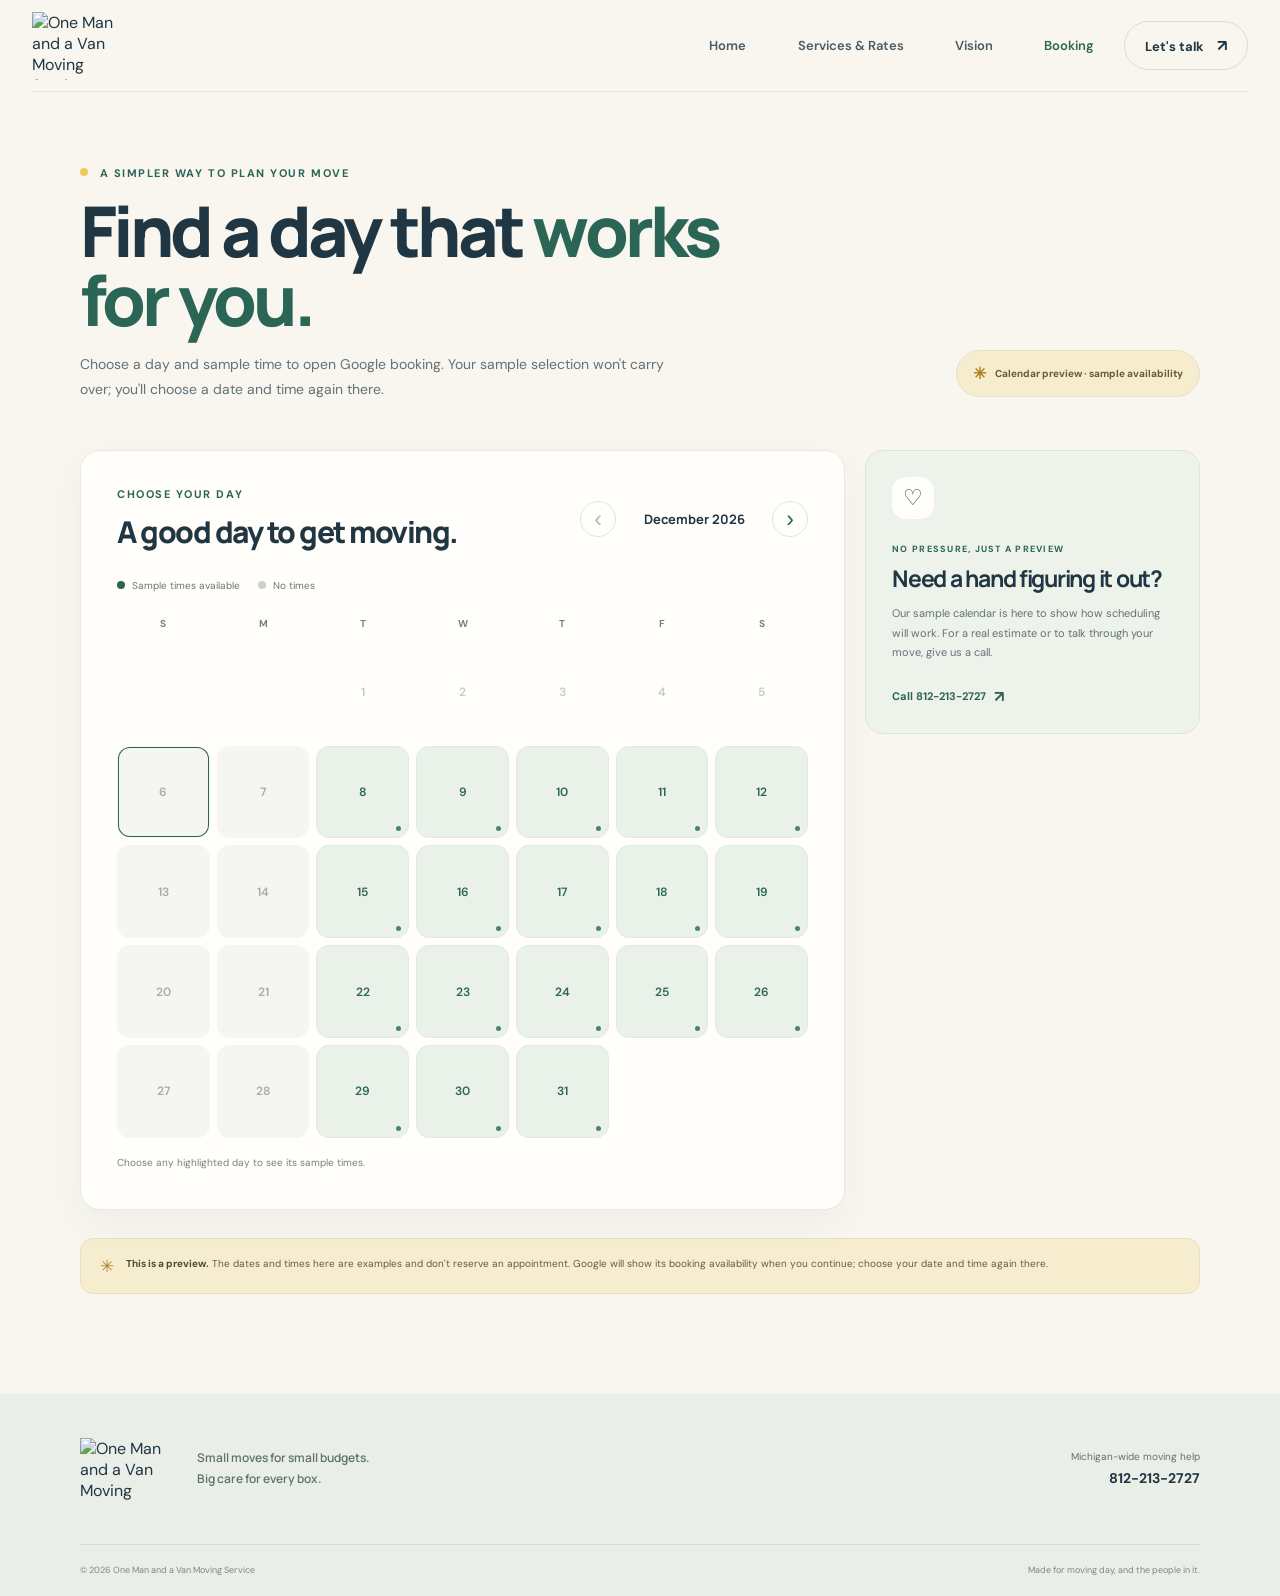
==== booking.html @ e733b52d "Add booking calendar preview Create a responsive sample calendar with date and time selection, a cle" ====
<!doctype html>
<html lang="en">
  <head>
    <meta charset="utf-8">
    <meta name="viewport" content="width=device-width, initial-scale=1">
    <meta name="theme-color" content="#f8f6ef">
    <meta name="description" content="Preview the One Man and a Van booking calendar and explore sample moving appointment times.">
    <title>Booking | One Man and a Van</title>
    <link rel="preconnect" href="https://assets.nicepagecdn.com">
    <link rel="stylesheet" href="styles.css">
    <script src="availability-provider.js" defer></script>
    <script src="booking.js" defer></script>
  </head>
  <body>
    <header class="site-header service-page-header">
      <a class="brand" href="index.html" aria-label="One Man and a Van home">
        <img src="https://assets.nicepagecdn.com/6b7135ac/6633227/images/Screenshot_20260328_005034_KeepNotes-1.png" alt="One Man and a Van Moving Service hand-drawn logo">
      </a>
      <nav class="main-nav" aria-label="Main navigation">
        <a href="index.html">Home</a>
        <a href="services.html">Services &amp; Rates</a>
        <a href="vision.html">Vision</a>
        <a href="booking.html" aria-current="page">Booking</a>
      </nav>
      <a class="header-cta" href="tel:+18122132727">Let's talk <span aria-hidden="true">↗</span></a>
    </header>

    <main>
      <section class="booking-hero page-wrap">
        <div>
          <p class="eyebrow"><span class="eyebrow-dot"></span> A simpler way to plan your move</p>
          <h1>Find a day that <span>works for you.</span></h1>
          <p>Choose a day and sample time to open Google booking. Your sample selection won't carry over; you'll choose a date and time again there.</p>
        </div>
        <div class="booking-preview-badge"><span aria-hidden="true">✳</span> Calendar preview · sample availability</div>
      </section>

      <section class="booking-section page-wrap" aria-labelledby="calendar-title">
        <div class="booking-calendar-card">
          <div class="booking-calendar-heading">
            <div>
              <p class="eyebrow">Choose your day</p>
              <h2 id="calendar-title">A good day to get moving.</h2>
            </div>
            <div class="booking-month-controls" aria-label="Calendar navigation">
              <button class="month-button" id="previous-month" type="button" aria-label="Previous month">‹</button>
              <strong id="calendar-month" aria-live="polite"></strong>
              <button class="month-button" id="next-month" type="button" aria-label="Next month">›</button>
            </div>
          </div>

          <div class="booking-legend" aria-label="Calendar key">
            <span><i class="legend-dot legend-available" aria-hidden="true"></i> Sample times available</span>
            <span><i class="legend-dot legend-unavailable" aria-hidden="true"></i> No times</span>
          </div>

          <div class="booking-calendar" role="group" aria-label="Appointment availability">
            <div class="calendar-weekday"><abbr title="Sunday">S</abbr></div>
            <div class="calendar-weekday"><abbr title="Monday">M</abbr></div>
            <div class="calendar-weekday"><abbr title="Tuesday">T</abbr></div>
            <div class="calendar-weekday"><abbr title="Wednesday">W</abbr></div>
            <div class="calendar-weekday"><abbr title="Thursday">T</abbr></div>
            <div class="calendar-weekday"><abbr title="Friday">F</abbr></div>
            <div class="calendar-weekday"><abbr title="Saturday">S</abbr></div>
            <div class="calendar-days" id="calendar-days" aria-live="polite"></div>
          </div>
          <p class="calendar-status" id="calendar-status" role="status">Loading sample availability…</p>
        </div>

        <aside class="booking-help-card">
          <span class="booking-help-icon" aria-hidden="true">♡</span>
          <p class="eyebrow">No pressure, just a preview</p>
          <h2>Need a hand figuring it out?</h2>
          <p>Our sample calendar is here to show how scheduling will work. For a real estimate or to talk through your move, give us a call.</p>
          <a class="text-link" href="tel:+18122132727">Call 812-213-2727 <span aria-hidden="true">↗</span></a>
        </aside>
      </section>

      <section class="booking-disclaimer page-wrap" aria-label="Booking preview notice">
        <span aria-hidden="true">✳</span>
        <p><strong>This is a preview.</strong> The dates and times here are examples and don't reserve an appointment. Google will show its booking availability when you continue; choose your date and time again there.</p>
      </section>
    </main>

    <dialog class="availability-dialog" id="availability-dialog" aria-labelledby="selected-date">
      <div class="availability-dialog-header">
        <div>
          <p class="eyebrow">Your moving day</p>
          <h2 id="selected-date"></h2>
        </div>
        <button class="dialog-close" id="close-availability" type="button" aria-label="Close available times">×</button>
      </div>
      <p class="availability-intro">Choose a sample time to open Google booking. You'll select your date and time again there.</p>
      <div class="booking-time-list" id="booking-times"></div>
      <p class="booking-selection" id="booking-selection" role="status" aria-live="polite">These sample times won't carry over to Google's booking page.</p>
      <p class="booking-notice">These are demo times. An appointment is only reserved after you complete Google's booking form.</p>
    </dialog>

    <footer class="site-footer">
      <div class="page-wrap footer-main">
        <a class="brand footer-brand" href="index.html" aria-label="One Man and a Van home">
          <img src="https://assets.nicepagecdn.com/6b7135ac/6633227/images/Screenshot_20260328_005034_KeepNotes-1.png" alt="One Man and a Van Moving Service hand-drawn logo">
        </a>
        <p>Small moves for small budgets.<br>Big care for every box.</p>
        <div class="footer-contact"><span>Michigan-wide moving help</span><a href="tel:+18122132727">812-213-2727</a></div>
      </div>
      <div class="page-wrap footer-bottom"><span>© 2026 One Man and a Van Moving Service</span><span>Made for moving day, and the people in it.</span></div>
    </footer>
  </body>
</html>
---- styles.css ----
@import url('https://fonts.googleapis.com/css2?family=DM+Sans:wght@400;500;600;700&family=Manrope:wght@400;500;600;700;800&display=swap');

:root {
  color-scheme: light;
  --ink: #203642;
  --muted: #62727a;
  --cream: #f8f6ef;
  --white: #fffefa;
  --blue-strong: #b6d5e0;
  --green: #2b6555;
  --yellow: #f2c95e;
  --line: #e4e6df;
  --display: "Manrope", "Avenir Next", Avenir, sans-serif;
  --body: "DM Sans", "Avenir Next", Avenir, sans-serif;
}

* { box-sizing: border-box; }

html { scroll-behavior: smooth; }

body {
  margin: 0;
  background: var(--cream);
  color: var(--ink);
  font-family: var(--body);
  -webkit-font-smoothing: antialiased;
}

a { color: inherit; text-decoration: none; }

.page-wrap { width: min(1120px, calc(100% - 64px)); margin-inline: auto; }

.site-header {
  width: min(1240px, calc(100% - 64px));
  min-height: 92px;
  margin: 0 auto;
  display: flex;
  align-items: center;
  justify-content: space-between;
  gap: 30px;
}

.brand { display: flex; width: 90px; height: 68px; align-items: center; flex: 0 0 auto; }
.brand img { display: block; width: 100%; height: 100%; object-fit: contain; }
.main-nav { display: flex; align-items: center; gap: clamp(24px, 4vw, 52px); margin-left: auto; }
.main-nav a { color: #485c66; font-size: 13px; font-weight: 600; transition: color .2s ease; }
.main-nav a:hover, .footer-contact a:hover { color: var(--green); }
.header-cta { padding: 13px 20px; border: 1px solid #d5ddd9; border-radius: 999px; font-size: 13px; font-weight: 700; white-space: nowrap; transition: background .2s ease, color .2s ease; }
.header-cta span { padding-left: 10px; font-size: 16px; }
.header-cta:hover { color: white; background: var(--green); border-color: var(--green); }

.hero { min-height: 600px; display: grid; grid-template-columns: 1fr 1.05fr; align-items: center; gap: 40px; padding-top: 40px; padding-bottom: 70px; }
.hero-copy { position: relative; z-index: 1; padding: 12px 0 18px; }
.eyebrow { margin: 0 0 22px; color: var(--green); font-size: 11px; font-weight: 700; letter-spacing: .14em; text-transform: uppercase; }
.eyebrow-dot { display: inline-block; width: 8px; height: 8px; margin-right: 7px; background: var(--yellow); border-radius: 50%; vertical-align: 1px; }
h1, h2, h3, p { margin-top: 0; }
h1, h2 { font-family: var(--display); letter-spacing: -.055em; }
h1 { margin-bottom: 22px; font-size: clamp(54px, 6.4vw, 82px); font-weight: 800; line-height: .99; }
h1 span, h2 span { color: var(--green); }
.hero-description { max-width: 430px; margin-bottom: 30px; color: var(--muted); font-size: 16px; line-height: 1.75; }
.hero-actions { display: flex; flex-wrap: wrap; align-items: center; gap: 24px; }
.button { min-height: 50px; display: inline-flex; align-items: center; justify-content: center; gap: 19px; padding: 0 21px; border-radius: 999px; font-size: 13px; font-weight: 700; transition: transform .2s ease, background .2s ease; }
.button:hover { transform: translateY(-2px); }
.button-primary { background: var(--green); color: white; box-shadow: 0 7px 16px #2b65551c; }
.button-primary:hover { background: #1e5143; }
.button-secondary { border: 1px solid #d5ddd9; background: transparent; color: var(--green); }
.button-secondary:hover { background: #e9eee8; }
.button span { font-size: 17px; }
.phone-link { display: flex; align-items: center; gap: 10px; }
.phone-icon { width: 34px; height: 34px; display: grid; place-items: center; border: 1px solid #d7dfd9; border-radius: 50%; color: var(--green); font-size: 15px; }
.phone-link small, .phone-link strong { display: block; }
.phone-link small { margin-bottom: 2px; color: var(--muted); font-size: 10px; }
.phone-link strong { font-size: 13px; }
.hero-notes { display: flex; flex-wrap: wrap; gap: 20px; margin-top: 35px; color: var(--muted); font-size: 11px; }
.hero-notes span span { padding-right: 5px; color: var(--green); font-weight: 700; }

.hero-art { min-height: 470px; position: relative; display: grid; place-items: center; }
.sunburst { position: absolute; width: 115px; height: 115px; top: 5%; right: 7%; border: 1px solid #d4ae4f; border-radius: 50%; opacity: .8; }
.sunburst::before, .sunburst::after { content: ""; position: absolute; inset: 13px; border: 1px solid #d4ae4f; border-radius: 50%; }
.sunburst::after { inset: -8px; border-style: dashed; }
.hero-logo { position: relative; z-index: 1; width: 92%; max-width: 590px; height: auto; mix-blend-mode: multiply; }
.floating-note { position: absolute; z-index: 2; right: 0; bottom: -7%; display: flex; align-items: center; gap: 10px; padding: 14px 18px; border: 1px solid #edf0e9; border-radius: 16px; background: var(--white); box-shadow: 0 12px 35px #27435215; color: var(--muted); font-size: 11px; line-height: 1.5; transform: rotate(3deg); }
.floating-note strong { color: var(--ink); font-size: 13px; }
.note-icon { color: #d29d27; font-size: 23px; }
.art-caption { position: absolute; left: 3%; bottom: 5%; color: #506b76; font-family: var(--display); font-size: 13px; font-weight: 700; transform: rotate(-6deg); }

.trust-strip { background: #e9eee8; }
.trust-inner { min-height: 88px; display: flex; align-items: center; justify-content: center; gap: 30px; }
.trust-inner p { margin: 0; color: #465e59; font-size: 13px; }
.trust-inner p:first-child { font-family: var(--display); font-size: 18px; font-weight: 700; letter-spacing: -.03em; }
.trust-inner em { color: var(--green); font-style: normal; }
.trust-divider { width: 1px; height: 28px; background: #c9d5cb; }

.services-section { padding-top: 112px; padding-bottom: 120px; }
.section-heading { display: flex; align-items: end; justify-content: space-between; gap: 40px; margin-bottom: 42px; }
.section-heading .eyebrow { margin-bottom: 14px; }
.section-heading h2, .why-copy h2, .approach-card h2, .closing-section h2 { margin-bottom: 0; font-size: clamp(37px, 4.5vw, 54px); font-weight: 800; line-height: 1.06; }
.section-heading > p { max-width: 320px; margin-bottom: 7px; color: var(--muted); font-size: 14px; line-height: 1.7; }
.service-grid { display: grid; grid-template-columns: repeat(3, 1fr); gap: 16px; }
.service-card { min-height: 330px; position: relative; display: flex; flex-direction: column; align-items: flex-start; padding: 27px 28px 25px; border-radius: 18px; overflow: hidden; }
.card-blue { background: #e6f0f3; }
.card-yellow { background: #f6edce; }
.card-green { background: #e4eee6; }
.card-number { position: absolute; top: 28px; right: 27px; color: #647d83; font-size: 10px; font-weight: 700; letter-spacing: .12em; }
.service-icon { height: 66px; width: 66px; display: grid; place-items: center; margin: 3px 0 23px; border-radius: 20px; background: #fffefa9e; color: var(--green); }
.icon-boxes { position: relative; display: block; }
.icon-boxes span { position: absolute; width: 25px; height: 25px; border: 2px solid #548276; border-radius: 4px; transform: rotate(45deg); }
.icon-boxes span:first-child { top: 14px; left: 13px; }
.icon-boxes span:last-child { top: 26px; left: 29px; background: #e6f0f3; }
.icon-spark { font-size: 34px; }
.icon-tag { border: 2px solid #548276; border-radius: 18px 18px 18px 5px; transform: rotate(-8deg) scale(.8); font-size: 24px; font-weight: 700; }
.icon-tag span { transform: rotate(8deg); }
.service-card h3 { max-width: 260px; margin-bottom: 10px; font-family: var(--display); font-size: 20px; font-weight: 800; letter-spacing: -.04em; line-height: 1.25; }
.service-card p { margin-bottom: 22px; color: #586d72; font-size: 12px; line-height: 1.7; }
.text-link { display: inline-flex; align-items: center; gap: 8px; margin-top: auto; color: var(--green); font-size: 11px; font-weight: 700; }
.text-link span { font-size: 16px; transition: transform .2s ease; }
.text-link:hover span { transform: translateX(4px); }

.why-section { padding: 100px 0; background: #edf2eb; }
.why-layout { display: grid; grid-template-columns: .9fr 1.1fr; align-items: center; gap: 12%; }
.why-stamp { width: min(330px, 100%); aspect-ratio: 1; position: relative; display: flex; flex-direction: column; align-items: center; justify-content: center; justify-self: center; border: 1px solid #bdcfc5; border-radius: 50%; color: var(--green); text-align: center; transform: rotate(-8deg); }
.why-stamp::before { content: ""; position: absolute; inset: 13px; border: 1px dashed #bdcfc5; border-radius: 50%; }
.stamp-top, .stamp-bottom { font-size: 9px; font-weight: 700; letter-spacing: .17em; }
.stamp-main { margin: 12px 0; font-family: var(--display); font-size: 52px; font-weight: 800; letter-spacing: -.07em; line-height: .9; }
.stamp-star { position: absolute; right: 14%; bottom: 19%; color: #d4a833; font-size: 38px; }
.why-copy .eyebrow { margin-bottom: 14px; }
.why-copy h2 { margin-bottom: 18px; }
.why-copy > p:not(.eyebrow) { max-width: 490px; margin-bottom: 25px; color: var(--muted); font-size: 13px; line-height: 1.8; }
.promise-list { margin: 0; padding: 0; list-style: none; }
.promise-list li { display: flex; gap: 16px; padding: 15px 0; border-top: 1px solid #d6e0d8; }
.promise-list li > span { padding-top: 2px; color: var(--green); font-size: 10px; font-weight: 700; }
.promise-list strong, .promise-list small { display: block; }
.promise-list strong { margin-bottom: 4px; font-family: var(--display); font-size: 13px; }
.promise-list small { color: var(--muted); font-size: 11px; }

.approach-section { padding-top: 94px; padding-bottom: 94px; }
.approach-card { min-height: 260px; display: grid; grid-template-columns: auto 1fr 1fr auto; align-items: center; gap: 30px; padding: 44px 48px; border-radius: 22px; background: var(--green); color: white; }
.approach-mark { width: 64px; height: 64px; display: grid; place-items: center; border: 1px solid #ffffff5c; border-radius: 50%; color: var(--yellow); font-size: 31px; }
.approach-card .eyebrow { margin-bottom: 12px; color: #cee3d7; }
.approach-card h2 { font-size: 34px; }
.approach-card > p { max-width: 300px; margin: 0; color: #d6e5dc; font-size: 12px; line-height: 1.8; }
.button-light { background: #fffefa; color: var(--green); white-space: nowrap; }
.button-light:hover { background: #f6edce; }

.closing-section { padding: 48px 0 110px; text-align: center; }
.closing-section .eyebrow { margin-bottom: 15px; }
.closing-section h2 { font-size: clamp(43px, 5vw, 60px); }
.closing-section > p:not(.eyebrow) { margin: 16px 0 24px; color: var(--muted); font-size: 13px; }
.closing-actions { display: flex; align-items: center; justify-content: center; gap: 18px; }
.preview-note { color: #7a898c; font-size: 10px; }

.site-footer { background: #e9eee8; }
.footer-main { min-height: 150px; display: flex; align-items: center; justify-content: space-between; gap: 35px; }
.footer-brand { width: 82px; height: 62px; }
.footer-main > p { margin: 0 auto 0 0; color: #60716f; font-family: var(--display); font-size: 12px; font-weight: 600; line-height: 1.7; }
.footer-contact { display: flex; flex-direction: column; gap: 6px; align-items: flex-end; color: #60716f; font-size: 10px; }
.footer-contact a { color: var(--ink); font-size: 14px; font-weight: 700; }
.footer-bottom { min-height: 52px; display: flex; align-items: center; justify-content: space-between; gap: 20px; border-top: 1px solid #d6ded7; color: #7b8985; font-size: 9px; }

.service-page-header { border-bottom: 1px solid #e8e8df; }
.main-nav a[aria-current="page"] { color: var(--green); }
.services-hero { min-height: 420px; display: grid; grid-template-columns: 1fr 340px; align-items: center; gap: 70px; padding-top: 72px; padding-bottom: 75px; }
.services-hero .eyebrow { margin-bottom: 17px; }
.services-hero h1 { max-width: 720px; margin-bottom: 20px; font-size: clamp(48px, 6vw, 72px); }
.services-hero-copy > p:not(.eyebrow) { max-width: 600px; margin-bottom: 26px; color: var(--muted); font-size: 14px; line-height: 1.8; }
.services-hero-actions { display: flex; flex-wrap: wrap; align-items: center; gap: 20px; }
.service-note { min-height: 255px; position: relative; display: flex; flex-direction: column; justify-content: center; padding: 34px; overflow: hidden; border-radius: 22px; background: #e6f0f3; }
.service-note::after { content: "✳"; position: absolute; top: -25px; right: -9px; color: #c8dfe4; font-size: 142px; line-height: 1; }
.service-note > * { position: relative; z-index: 1; }
.service-note .note-kicker { margin-bottom: 17px; color: var(--green); font-size: 9px; font-weight: 700; letter-spacing: .16em; text-transform: uppercase; }
.service-note strong { margin-bottom: 9px; font-family: var(--display); font-size: 54px; letter-spacing: -.07em; line-height: .95; }
.service-note > span:last-child { color: #5b7275; font-size: 12px; }
.service-stats { background: #e9eee8; }
.service-stats-inner { min-height: 88px; display: grid; grid-template-columns: repeat(3, 1fr); align-items: center; }
.service-stats-inner > div { display: flex; align-items: baseline; justify-content: center; gap: 10px; padding: 10px 20px; }
.service-stats-inner > div + div { border-left: 1px solid #c9d5cb; }
.service-stats strong { color: var(--green); font-family: var(--display); font-size: 24px; letter-spacing: -.06em; }
.service-stats span { color: #536b66; font-size: 11px; }
.rates-section { padding-top: 105px; padding-bottom: 105px; }
.rates-section .section-heading { align-items: end; }
.rates-grid { display: grid; grid-template-columns: repeat(2, 1fr); gap: 18px; }
.rate-card { min-height: 270px; display: flex; flex-direction: column; align-items: flex-start; padding: 30px 32px; border-radius: 18px; }
.rate-card .rate-label { margin-bottom: 20px; color: var(--green); font-size: 10px; font-weight: 700; letter-spacing: .12em; text-transform: uppercase; }
.rate-price { display: flex; align-items: baseline; gap: 8px; margin-bottom: 12px; }
.rate-price strong { font-family: var(--display); font-size: 52px; font-weight: 800; letter-spacing: -.08em; line-height: 1; }
.rate-price span { color: #617378; font-size: 12px; }
.rate-card h3 { margin-bottom: 10px; font-family: var(--display); font-size: 19px; letter-spacing: -.04em; }
.rate-card p { max-width: 460px; margin: 0; color: #586d72; font-size: 12px; line-height: 1.75; }
.rates-note { display: flex; gap: 12px; align-items: flex-start; margin: 22px 0 0; padding: 16px 19px; border: 1px solid #e2e5dc; border-radius: 12px; color: var(--muted); font-size: 11px; line-height: 1.65; }
.rates-note strong { color: var(--green); white-space: nowrap; }
.details-section { padding: 100px 0; background: #edf2eb; }
.details-section .section-heading { margin-bottom: 34px; }
.details-grid { display: grid; grid-template-columns: repeat(3, 1fr); gap: 14px; }
.detail-card { min-height: 230px; padding: 24px 24px 22px; border: 1px solid #dce5dc; border-radius: 16px; background: #f9faf5; }
.detail-icon { width: 42px; height: 42px; display: grid; place-items: center; margin-bottom: 22px; border-radius: 14px; background: #e6f0e8; color: var(--green); font-size: 20px; }
.detail-card:nth-child(3n + 2) .detail-icon { background: #f6edce; color: #8d6a11; }
.detail-card:nth-child(3n + 3) .detail-icon { background: #e6f0f3; }
.detail-card h3 { margin-bottom: 9px; font-family: var(--display); font-size: 16px; font-weight: 800; letter-spacing: -.035em; }
.detail-card p { margin: 0; color: var(--muted); font-size: 11px; line-height: 1.75; }
.included-section { padding-top: 100px; padding-bottom: 100px; }
.included-layout { display: grid; grid-template-columns: .8fr 1.2fr; gap: 85px; align-items: start; }
.included-copy .eyebrow { margin-bottom: 14px; }
.included-copy h2 { margin-bottom: 16px; font-size: clamp(36px, 4vw, 48px); line-height: 1.05; }
.included-copy > p:last-child { max-width: 390px; margin: 0; color: var(--muted); font-size: 12px; line-height: 1.8; }
.included-list { display: grid; grid-template-columns: 1fr 1fr; gap: 0 25px; margin: 0; padding: 0; list-style: none; }
.included-list li { position: relative; padding: 15px 0 15px 25px; border-bottom: 1px solid var(--line); color: #435a61; font-size: 11px; line-height: 1.6; }
.included-list li::before { content: "✓"; position: absolute; top: 14px; left: 0; color: var(--green); font-weight: 700; }
.faq-section { padding-top: 100px; padding-bottom: 110px; background: #f1eee4; }
.faq-section .section-heading { margin-bottom: 30px; }
.faq-list { max-width: 850px; margin: 0 auto; border-top: 1px solid #d9ddd5; }
.faq-list details { border-bottom: 1px solid #d9ddd5; }
.faq-list summary { position: relative; padding: 20px 38px 20px 2px; cursor: pointer; font-family: var(--display); font-size: 14px; font-weight: 700; list-style: none; }
.faq-list summary::-webkit-details-marker { display: none; }
.faq-list summary::after { content: "+"; position: absolute; top: 17px; right: 5px; color: var(--green); font-family: var(--body); font-size: 22px; font-weight: 400; }
.faq-list details[open] summary::after { content: "−"; }
.faq-answer { max-width: 740px; padding: 0 40px 20px 2px; color: var(--muted); font-size: 12px; line-height: 1.8; }
.faq-answer p { margin: 0 0 10px; }
.faq-answer ul { margin: 0; padding-left: 19px; }
.faq-answer li + li { margin-top: 5px; }
.service-closing { padding-top: 85px; padding-bottom: 95px; }
.service-closing .eyebrow { margin-bottom: 15px; }
.service-closing h2 { font-size: clamp(40px, 5vw, 56px); }
.service-closing > p a { color: var(--green); font-weight: 700; text-decoration: underline; text-underline-offset: 3px; }

.booking-hero { display: flex; align-items: end; justify-content: space-between; gap: 32px; padding-top: 74px; padding-bottom: 48px; }
.booking-hero > div:first-child { max-width: 700px; }
.booking-hero .eyebrow { margin-bottom: 16px; }
.booking-hero h1 { max-width: 690px; margin-bottom: 17px; font-size: clamp(48px, 6vw, 70px); }
.booking-hero > div:first-child > p:last-child { max-width: 590px; margin: 0; color: var(--muted); font-size: 14px; line-height: 1.8; }
.booking-preview-badge { flex: 0 0 auto; display: inline-flex; align-items: center; gap: 9px; margin-bottom: 5px; padding: 12px 16px; border: 1px solid #e8dfc7; border-radius: 999px; background: #f6edce; color: #675a36; font-size: 10px; font-weight: 700; }
.booking-preview-badge span { color: #ac8123; font-size: 16px; }
.booking-section { display: grid; grid-template-columns: minmax(0, 1.6fr) minmax(235px, .7fr); align-items: start; gap: 20px; padding-bottom: 28px; }
.booking-calendar-card { min-width: 0; padding: clamp(22px, 4vw, 36px); border: 1px solid #e9e9e1; border-radius: 20px; background: var(--white); box-shadow: 0 14px 36px #2743520b; }
.booking-calendar-heading { display: flex; align-items: center; justify-content: space-between; gap: 20px; margin-bottom: 27px; }
.booking-calendar-heading .eyebrow { margin-bottom: 10px; }
.booking-calendar-heading h2 { margin: 0; font-size: clamp(22px, 3vw, 30px); font-weight: 800; letter-spacing: -.05em; }
.booking-month-controls { display: flex; flex: 0 0 auto; align-items: center; gap: 12px; }
.booking-month-controls strong { min-width: 132px; font-family: var(--display); font-size: 13px; text-align: center; }
.month-button, .dialog-close { display: grid; place-items: center; border: 1px solid #e0e5df; border-radius: 50%; background: #fffefa; color: var(--green); cursor: pointer; transition: background .2s ease, border-color .2s ease; }
.month-button { width: 36px; height: 36px; font-size: 23px; line-height: 1; }
.month-button:hover:not(:disabled), .dialog-close:hover { border-color: var(--green); background: #e9eee8; }
.month-button:disabled { color: #aeb8b2; cursor: not-allowed; }
.booking-legend { display: flex; flex-wrap: wrap; gap: 18px; margin-bottom: 17px; color: #68777a; font-size: 10px; }
.booking-legend span { display: inline-flex; align-items: center; gap: 7px; }
.legend-dot { width: 8px; height: 8px; display: inline-block; border-radius: 50%; }
.legend-available { background: var(--green); }
.legend-unavailable { background: #cbd1ca; }
.booking-calendar { display: grid; grid-template-columns: repeat(7, minmax(0, 1fr)); gap: 7px; }
.calendar-weekday { display: grid; min-height: 30px; place-items: center; color: #73817f; font-size: 10px; font-weight: 700; }
.calendar-weekday abbr { text-decoration: none; }
.calendar-days { grid-column: 1 / -1; display: grid; grid-template-columns: repeat(7, minmax(0, 1fr)); gap: 7px; }
.calendar-empty, .calendar-day { width: 100%; aspect-ratio: 1; }
.calendar-day { position: relative; display: grid; place-items: center; padding: 0; border: 1px solid transparent; border-radius: 13px; background: #f4f5f0; color: #71807e; font: 600 12px var(--body); }
.calendar-day.is-past { background: transparent; color: #c6cbc5; }
.calendar-day.is-unavailable { background: #f5f5f1; color: #a4aeaa; }
.calendar-day.has-availability { border-color: #e0eae1; background: #eaf1e9; color: var(--green); cursor: pointer; }
.calendar-day.has-availability::after { position: absolute; right: 7px; bottom: 6px; width: 5px; height: 5px; border-radius: 50%; background: #4a866d; content: ""; }
.calendar-day.is-today { box-shadow: inset 0 0 0 1px var(--green); }
.calendar-day.is-selected { border-color: var(--green); background: var(--green); color: white; }
.calendar-day.is-selected::after { background: white; }
.calendar-day:disabled { cursor: not-allowed; }
.calendar-day.has-availability:hover { border-color: var(--green); background: #dce9dc; }
.calendar-day:focus-visible, .month-button:focus-visible, .dialog-close:focus-visible, .booking-time:focus-visible { outline: 3px solid #d5ab45; outline-offset: 2px; }
.calendar-status { min-height: 17px; margin: 18px 0 0; color: #73817f; font-size: 10px; }
.booking-help-card { padding: 26px; border: 1px solid #dce5dc; border-radius: 18px; background: #edf2eb; }
.booking-help-icon { width: 42px; height: 42px; display: grid; place-items: center; margin-bottom: 24px; border-radius: 14px; background: #fffefa; color: var(--green); font-size: 22px; }
.booking-help-card .eyebrow { margin-bottom: 10px; font-size: 9px; }
.booking-help-card h2 { margin-bottom: 13px; font-size: 23px; line-height: 1.15; }
.booking-help-card > p:not(.eyebrow) { margin-bottom: 22px; color: var(--muted); font-size: 11px; line-height: 1.75; }
.booking-help-card .text-link { font-size: 11px; }
.booking-disclaimer { display: flex; align-items: flex-start; gap: 12px; margin-bottom: 100px; padding: 16px 19px; border: 1px solid #e8dfc7; border-radius: 13px; background: #f6edce; color: #665c42; }
.booking-disclaimer > span { color: #ad842b; font-size: 17px; }
.booking-disclaimer p { margin: 0; font-size: 10px; line-height: 1.7; }
.booking-disclaimer strong { color: #4e482f; }
.availability-dialog { position: fixed; inset: 0 0 0 auto; width: min(440px, 100%); height: 100%; max-height: none; margin: 0 0 0 auto; padding: 34px; overflow-y: auto; border: 0; border-radius: 22px 0 0 22px; background: var(--white); color: var(--ink); box-shadow: -16px 0 48px #20364220; }
.availability-dialog::backdrop { background: #20364273; }
.availability-dialog[open] { animation: booking-drawer-in .24s ease-out; }
@keyframes booking-drawer-in { from { transform: translateX(24px); opacity: .8; } to { transform: translateX(0); opacity: 1; } }
.availability-dialog-header { display: flex; align-items: flex-start; justify-content: space-between; gap: 20px; padding-bottom: 24px; border-bottom: 1px solid var(--line); }
.availability-dialog-header .eyebrow { margin: 0 0 10px; }
.availability-dialog-header h2 { margin: 0; font-size: 28px; letter-spacing: -.05em; }
.dialog-close { flex: 0 0 auto; width: 38px; height: 38px; font-size: 23px; }
.availability-intro { margin: 22px 0 14px; color: var(--muted); font-size: 12px; }
.booking-time-list { display: grid; grid-template-columns: 1fr 1fr; gap: 10px; }
.booking-time { min-height: 48px; display: grid; place-items: center; border: 1px solid #dce5dc; border-radius: 12px; background: #f5f7f2; color: var(--green); cursor: pointer; font: 700 12px var(--body); text-align: center; transition: background .2s ease, border-color .2s ease, color .2s ease; }
.booking-time:hover { border-color: var(--green); }
.booking-time.is-selected { border-color: var(--green); background: var(--green); color: white; }
.booking-selection { min-height: 42px; margin: 20px 0 10px; color: var(--green); font-size: 12px; font-weight: 700; line-height: 1.6; }
.booking-notice { margin: 0; padding: 14px; border-radius: 11px; background: #f6edce; color: #685c3e; font-size: 10px; line-height: 1.65; }

@media (max-width: 850px) {
  .page-wrap, .site-header { width: min(100% - 40px, 680px); }
  .site-header { min-height: 80px; gap: 16px; }
  .brand { width: 72px; height: 56px; }
  .main-nav { gap: 18px; }
  .main-nav a { font-size: 11px; }
  .header-cta { padding: 11px 15px; font-size: 11px; }
  .hero { min-height: 540px; gap: 15px; padding-top: 30px; }
  .hero-description { font-size: 14px; }
  .hero-art { min-height: 390px; }
  .floating-note { right: 0; bottom: -3%; }
  .service-card { padding: 23px 20px; }
  .approach-card { grid-template-columns: auto 1fr 1fr; padding: 35px; }
  .approach-card .button { grid-column: 2 / 4; justify-self: start; }
  .services-hero { grid-template-columns: 1fr 270px; gap: 30px; }
  .service-note { min-height: 225px; padding: 25px; }
  .service-stats-inner > div { gap: 7px; padding-inline: 8px; }
  .service-stats strong { font-size: 21px; }
  .service-stats span { font-size: 10px; }
  .included-layout { gap: 45px; }
  .booking-section { grid-template-columns: minmax(0, 1.4fr) minmax(200px, .75fr); gap: 14px; }
  .booking-help-card { padding: 22px; }
}

@media (max-width: 620px) {
  .page-wrap, .site-header { width: calc(100% - 36px); }
  .site-header { min-height: 74px; gap: 9px; }
  .brand { width: 58px; height: 48px; }
  .main-nav { gap: 12px; }
  .main-nav a { font-size: 10px; }
  .header-cta { padding: 10px 12px; font-size: 10px; }
  .header-cta span { padding-left: 5px; }
  .hero { display: flex; flex-direction: column; align-items: stretch; gap: 0; padding-top: 45px; padding-bottom: 40px; }
  .hero-copy { padding: 0; }
  .eyebrow { font-size: 9px; }
  h1 { font-size: clamp(54px, 15vw, 75px); }
  .hero-description { max-width: 460px; font-size: 14px; }
  .hero-actions { gap: 17px; }
  .button { min-height: 46px; padding-inline: 17px; font-size: 11px; }
  .phone-link { gap: 7px; }
  .phone-icon { width: 30px; height: 30px; }
  .hero-notes { gap: 12px; margin-top: 24px; font-size: 9px; }
  .hero-art { min-height: 320px; margin: 8px -12px 0; }
  .hero-logo { width: 84%; transform: translateY(-35px); }
  .sunburst { width: 78px; height: 78px; top: 1%; right: 7%; }
  .floating-note { right: 0; bottom: -5%; padding: 10px 13px; font-size: 9px; }
  .floating-note strong { font-size: 11px; }
  .art-caption { bottom: 2%; font-size: 10px; }
  .trust-inner { min-height: 78px; gap: 12px; }
  .trust-inner p { font-size: 10px; }
  .trust-inner p:first-child { max-width: 155px; font-size: 14px; }
  .trust-divider { height: 25px; }
  .services-section { padding-top: 75px; padding-bottom: 76px; }
  .section-heading { display: block; margin-bottom: 26px; }
  .section-heading h2, .why-copy h2 { font-size: 40px; }
  .section-heading > p { max-width: 400px; margin-top: 16px; font-size: 12px; }
  .service-grid { grid-template-columns: 1fr; gap: 12px; }
  .service-card { min-height: 275px; padding: 24px 25px; }
  .service-card p { max-width: 420px; }
  .why-section { padding: 70px 0; }
  .why-layout { grid-template-columns: 1fr; gap: 54px; }
  .why-stamp { width: min(275px, 85%); }
  .stamp-main { font-size: 45px; }
  .why-copy > p:not(.eyebrow) { font-size: 12px; }
  .approach-section { padding-top: 64px; padding-bottom: 60px; }
  .approach-card { grid-template-columns: auto 1fr; gap: 20px; padding: 28px 23px; }
  .approach-mark { width: 48px; height: 48px; font-size: 24px; }
  .approach-card h2 { font-size: 27px; }
  .approach-card > p { grid-column: 1 / 3; }
  .approach-card .button { grid-column: 1 / 3; }
  .closing-section { padding: 20px 0 78px; }
  .closing-section h2 { font-size: 43px; }
  .closing-section > p:not(.eyebrow) { font-size: 12px; }
  .closing-actions { flex-direction: column; gap: 12px; }
  .footer-main { min-height: 140px; gap: 16px; }
  .footer-brand { width: 62px; height: 50px; }
  .footer-main > p { font-size: 10px; }
  .footer-contact { font-size: 8px; }
  .footer-contact a { font-size: 12px; }
  .footer-bottom { min-height: 58px; align-items: flex-start; flex-direction: column; justify-content: center; gap: 5px; font-size: 8px; }
  .services-hero { min-height: 0; grid-template-columns: 1fr; gap: 30px; padding-top: 54px; padding-bottom: 45px; }
  .services-hero h1 { font-size: clamp(48px, 13vw, 64px); }
  .services-hero-copy > p:not(.eyebrow) { font-size: 12px; }
  .service-note { min-height: 175px; padding: 25px; }
  .service-note strong { font-size: 44px; }
  .service-stats-inner { min-height: 84px; }
  .service-stats-inner > div { flex-direction: column; align-items: center; gap: 2px; padding-inline: 4px; text-align: center; }
  .service-stats strong { font-size: 20px; }
  .service-stats span { font-size: 8px; }
  .rates-section, .included-section { padding-top: 72px; padding-bottom: 72px; }
  .rates-grid { grid-template-columns: 1fr; gap: 12px; }
  .rate-card { min-height: 240px; padding: 25px; }
  .rate-price strong { font-size: 46px; }
  .rates-note { display: block; font-size: 10px; }
  .rates-note strong { display: block; margin-bottom: 4px; }
  .details-section, .faq-section { padding: 72px 0; }
  .details-grid { grid-template-columns: 1fr; gap: 10px; }
  .detail-card { min-height: 0; padding: 21px; }
  .detail-icon { margin-bottom: 15px; }
  .included-layout { grid-template-columns: 1fr; gap: 30px; }
  .included-list { grid-template-columns: 1fr; }
  .faq-list summary { font-size: 12px; }
  .faq-answer { font-size: 11px; }
  .service-closing { padding-top: 65px; padding-bottom: 75px; }
  .booking-hero { display: block; padding-top: 52px; padding-bottom: 30px; }
  .booking-hero h1 { font-size: clamp(44px, 12vw, 60px); }
  .booking-hero > div:first-child > p:last-child { font-size: 12px; }
  .booking-preview-badge { margin-top: 21px; padding: 10px 13px; font-size: 9px; }
  .booking-section { grid-template-columns: 1fr; gap: 14px; }
  .booking-calendar-card { padding: 20px 16px; }
  .booking-calendar-heading { align-items: flex-start; flex-direction: column; gap: 16px; margin-bottom: 20px; }
  .booking-calendar-heading h2 { font-size: 24px; }
  .booking-month-controls { align-self: stretch; justify-content: space-between; }
  .booking-legend { gap: 12px; font-size: 9px; }
  .booking-calendar, .calendar-days { gap: 4px; }
  .calendar-weekday { min-height: 26px; font-size: 9px; }
  .calendar-day { border-radius: 10px; font-size: 11px; }
  .calendar-day.has-availability::after { right: 5px; bottom: 4px; width: 4px; height: 4px; }
  .booking-help-card { padding: 22px; }
  .booking-disclaimer { margin-bottom: 70px; padding: 14px; }
  .availability-dialog { width: 100%; padding: 26px 22px; border-radius: 0; }
}

@media (max-width: 420px) {
  .site-header .header-cta { display: none; }
  .main-nav { gap: 10px; }
  .main-nav a { font-size: 9px; }
}

@media (prefers-reduced-motion: reduce) {
  html { scroll-behavior: auto; }
  *, *::before, *::after { animation-duration: .01ms !important; transition-duration: .01ms !important; }
}
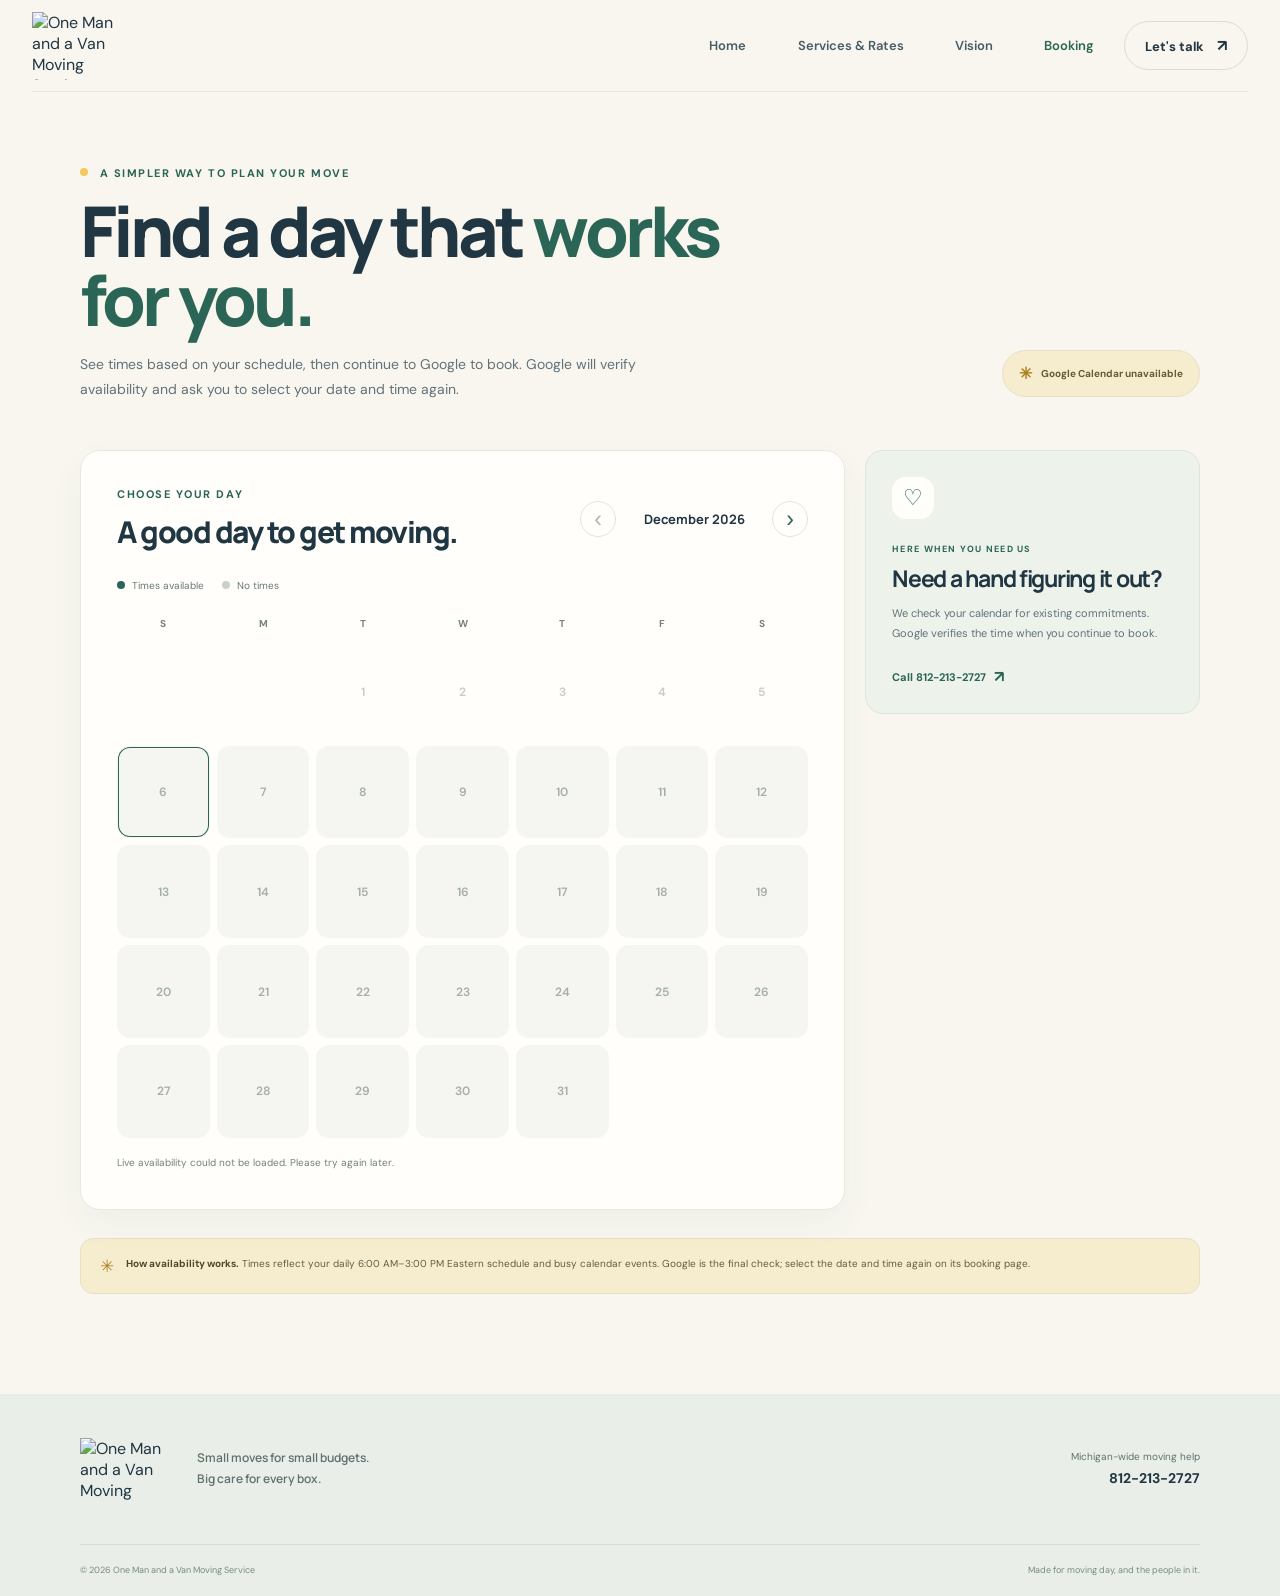
==== commit 93779bb1: "Connect live Google Calendar availability Add a Cloudflare Pages endpoint that builds available slot" ====
--- a/booking.html
+++ b/booking.html
@@ -4,7 +4,7 @@
     <meta charset="utf-8">
     <meta name="viewport" content="width=device-width, initial-scale=1">
     <meta name="theme-color" content="#f8f6ef">
-    <meta name="description" content="Preview the One Man and a Van booking calendar and explore sample moving appointment times.">
+    <meta name="description" content="Check current moving appointment availability with One Man and a Van.">
     <title>Booking | One Man and a Van</title>
     <link rel="preconnect" href="https://assets.nicepagecdn.com">
     <link rel="stylesheet" href="styles.css">
@@ -30,9 +30,9 @@
         <div>
           <p class="eyebrow"><span class="eyebrow-dot"></span> A simpler way to plan your move</p>
           <h1>Find a day that <span>works for you.</span></h1>
-          <p>Choose a day and sample time to open Google booking. Your sample selection won't carry over; you'll choose a date and time again there.</p>
+          <p>See times based on your schedule, then continue to Google to book. Google will verify availability and ask you to select your date and time again.</p>
         </div>
-        <div class="booking-preview-badge"><span aria-hidden="true">✳</span> Calendar preview · sample availability</div>
+        <div class="booking-preview-badge" id="booking-source-label" role="status"><span aria-hidden="true">✳</span> Connecting to Google Calendar…</div>
       </section>
 
       <section class="booking-section page-wrap" aria-labelledby="calendar-title">
@@ -50,7 +50,7 @@
           </div>
 
           <div class="booking-legend" aria-label="Calendar key">
-            <span><i class="legend-dot legend-available" aria-hidden="true"></i> Sample times available</span>
+            <span><i class="legend-dot legend-available" aria-hidden="true"></i> Times available</span>
             <span><i class="legend-dot legend-unavailable" aria-hidden="true"></i> No times</span>
           </div>
 
@@ -64,21 +64,21 @@
             <div class="calendar-weekday"><abbr title="Saturday">S</abbr></div>
             <div class="calendar-days" id="calendar-days" aria-live="polite"></div>
           </div>
-          <p class="calendar-status" id="calendar-status" role="status">Loading sample availability…</p>
+          <p class="calendar-status" id="calendar-status" role="status">Loading live availability…</p>
         </div>
 
         <aside class="booking-help-card">
           <span class="booking-help-icon" aria-hidden="true">♡</span>
-          <p class="eyebrow">No pressure, just a preview</p>
+          <p class="eyebrow">Here when you need us</p>
           <h2>Need a hand figuring it out?</h2>
-          <p>Our sample calendar is here to show how scheduling will work. For a real estimate or to talk through your move, give us a call.</p>
+          <p>We check your calendar for existing commitments. Google verifies the time when you continue to book.</p>
           <a class="text-link" href="tel:+18122132727">Call 812-213-2727 <span aria-hidden="true">↗</span></a>
         </aside>
       </section>
 
-      <section class="booking-disclaimer page-wrap" aria-label="Booking preview notice">
+      <section class="booking-disclaimer page-wrap" aria-label="Booking information">
         <span aria-hidden="true">✳</span>
-        <p><strong>This is a preview.</strong> The dates and times here are examples and don't reserve an appointment. Google will show its booking availability when you continue; choose your date and time again there.</p>
+        <p><strong>How availability works.</strong> Times reflect your daily 6:00 AM–3:00 PM Eastern schedule and busy calendar events. Google is the final check; select the date and time again on its booking page.</p>
       </section>
     </main>
 
@@ -90,10 +90,10 @@
         </div>
         <button class="dialog-close" id="close-availability" type="button" aria-label="Close available times">×</button>
       </div>
-      <p class="availability-intro">Choose a sample time to open Google booking. You'll select your date and time again there.</p>
+      <p class="availability-intro">Choose a time to open Google booking. You'll select your date and time again there.</p>
       <div class="booking-time-list" id="booking-times"></div>
-      <p class="booking-selection" id="booking-selection" role="status" aria-live="polite">These sample times won't carry over to Google's booking page.</p>
-      <p class="booking-notice">These are demo times. An appointment is only reserved after you complete Google's booking form.</p>
+      <p class="booking-selection" id="booking-selection" role="status" aria-live="polite">Your selection won't carry over to Google's booking page.</p>
+      <p class="booking-notice">An appointment is only reserved after you complete Google's booking form.</p>
     </dialog>
 
     <footer class="site-footer">
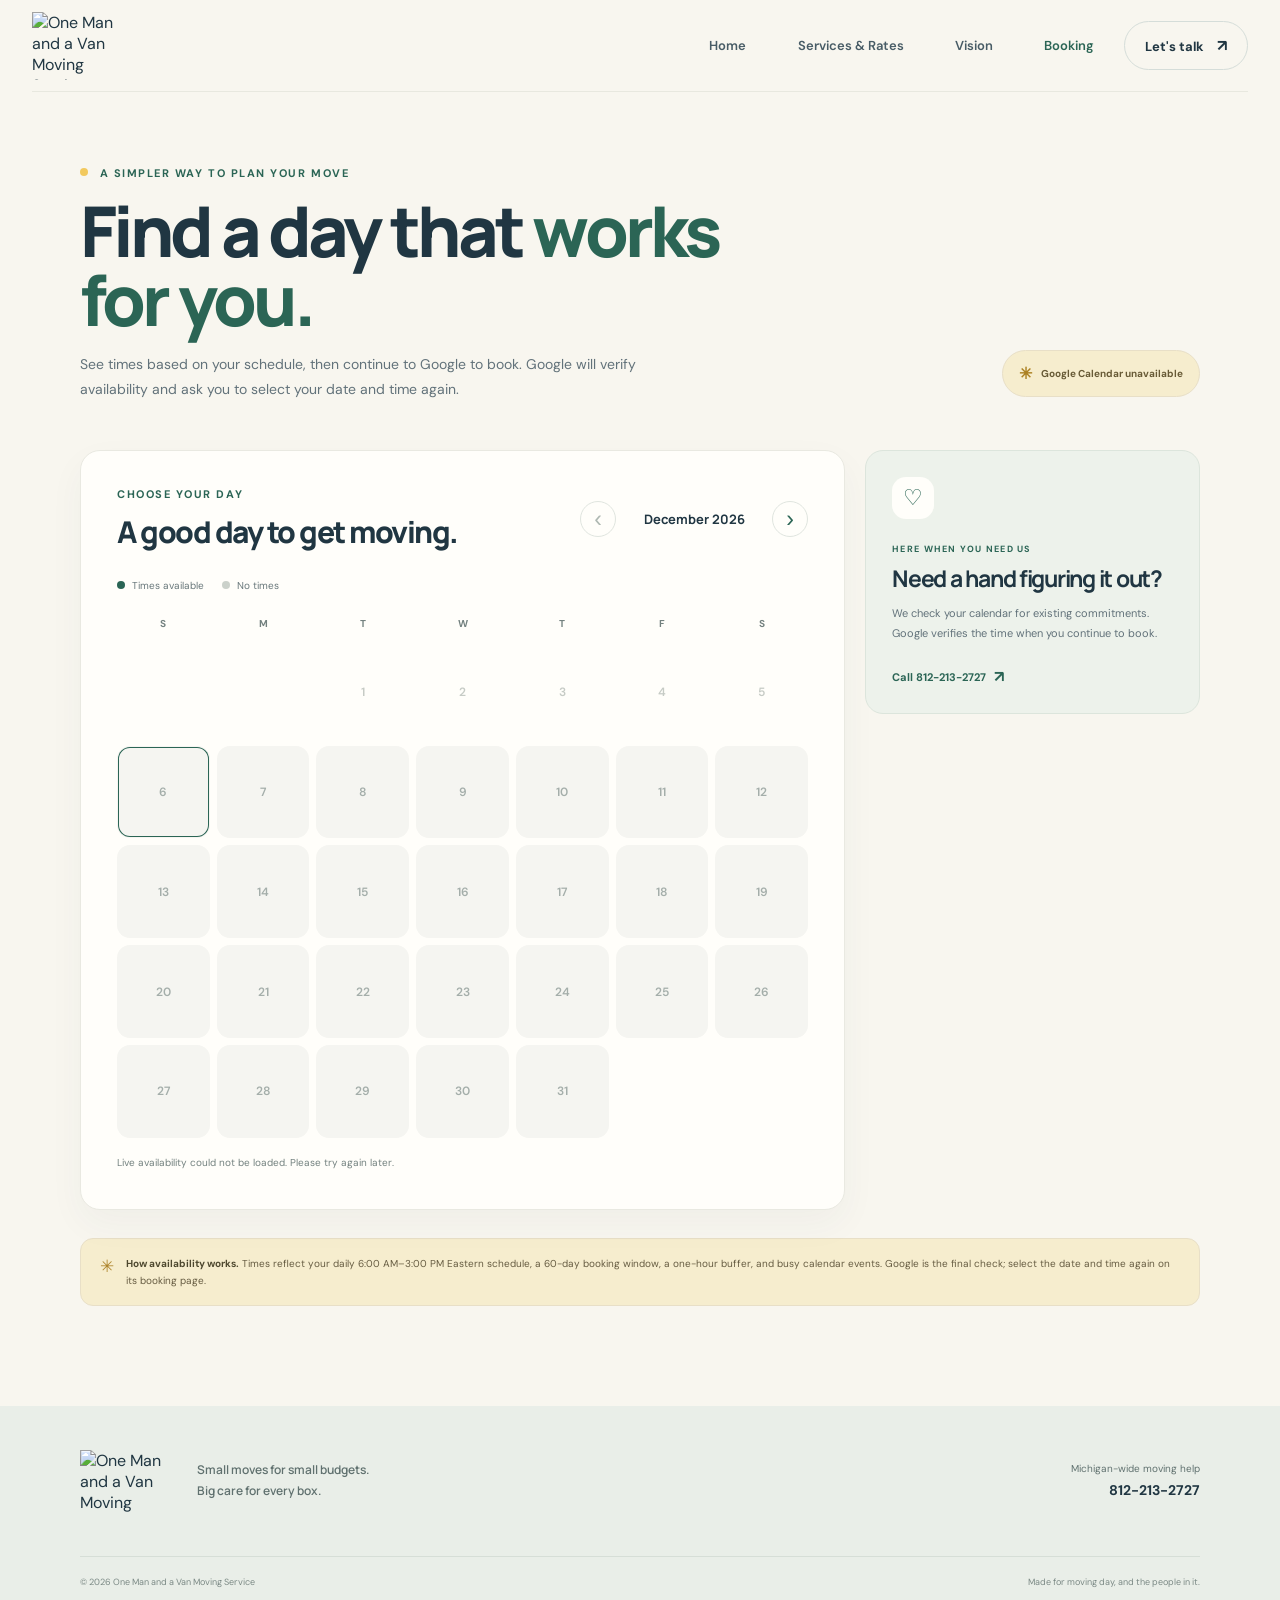
==== commit 7d8a033c: "Match availability to Google booking rules Enforce the confirmed 60-day booking window and one-hour " ====
--- a/booking.html
+++ b/booking.html
@@ -78,7 +78,7 @@
 
       <section class="booking-disclaimer page-wrap" aria-label="Booking information">
         <span aria-hidden="true">✳</span>
-        <p><strong>How availability works.</strong> Times reflect your daily 6:00 AM–3:00 PM Eastern schedule and busy calendar events. Google is the final check; select the date and time again on its booking page.</p>
+        <p><strong>How availability works.</strong> Times reflect your daily 6:00 AM–3:00 PM Eastern schedule, a 60-day booking window, a one-hour buffer, and busy calendar events. Google is the final check; select the date and time again on its booking page.</p>
       </section>
     </main>
 
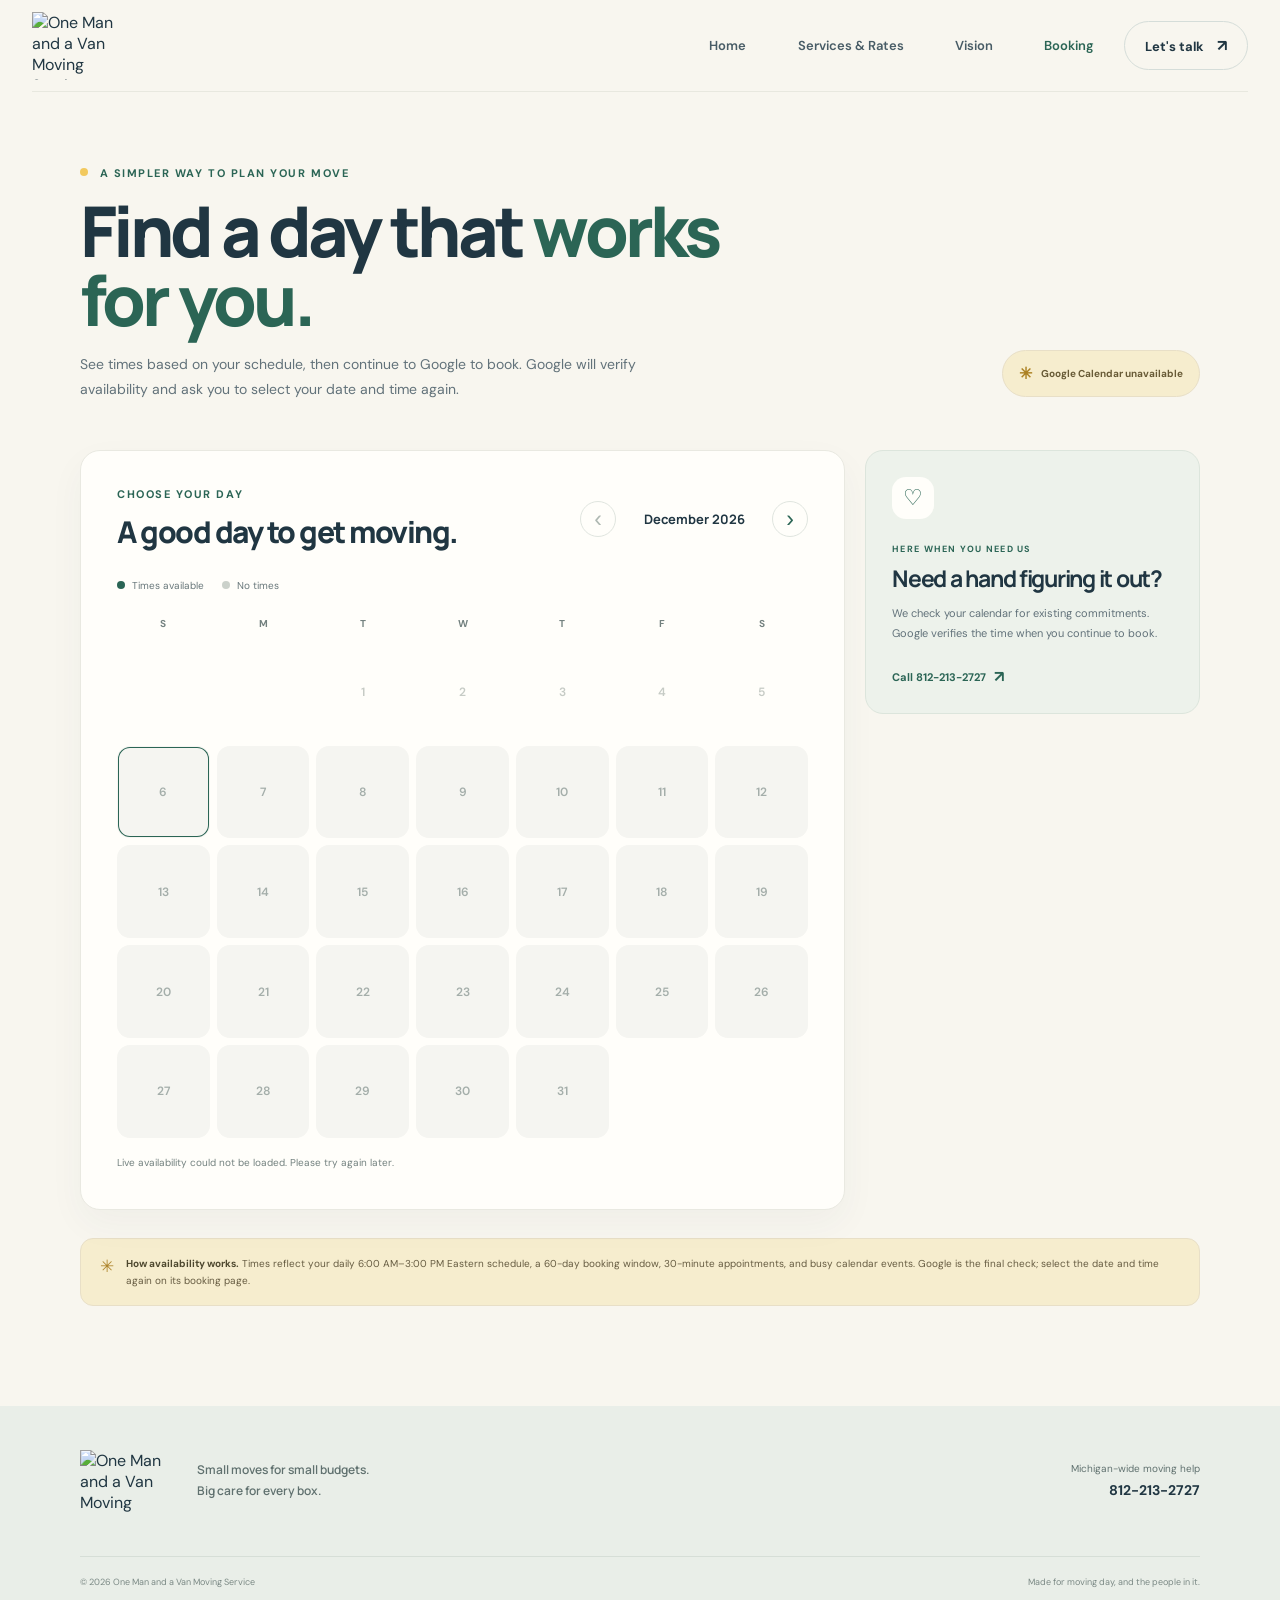
==== commit c7448905: "Match 30-minute availability settings Update the booking calendar to use 30-minute appointments with" ====
--- a/booking.html
+++ b/booking.html
@@ -78,7 +78,7 @@
 
       <section class="booking-disclaimer page-wrap" aria-label="Booking information">
         <span aria-hidden="true">✳</span>
-        <p><strong>How availability works.</strong> Times reflect your daily 6:00 AM–3:00 PM Eastern schedule, a 60-day booking window, a one-hour buffer, and busy calendar events. Google is the final check; select the date and time again on its booking page.</p>
+        <p><strong>How availability works.</strong> Times reflect your daily 6:00 AM–3:00 PM Eastern schedule, a 60-day booking window, 30-minute appointments, and busy calendar events. Google is the final check; select the date and time again on its booking page.</p>
       </section>
     </main>
 
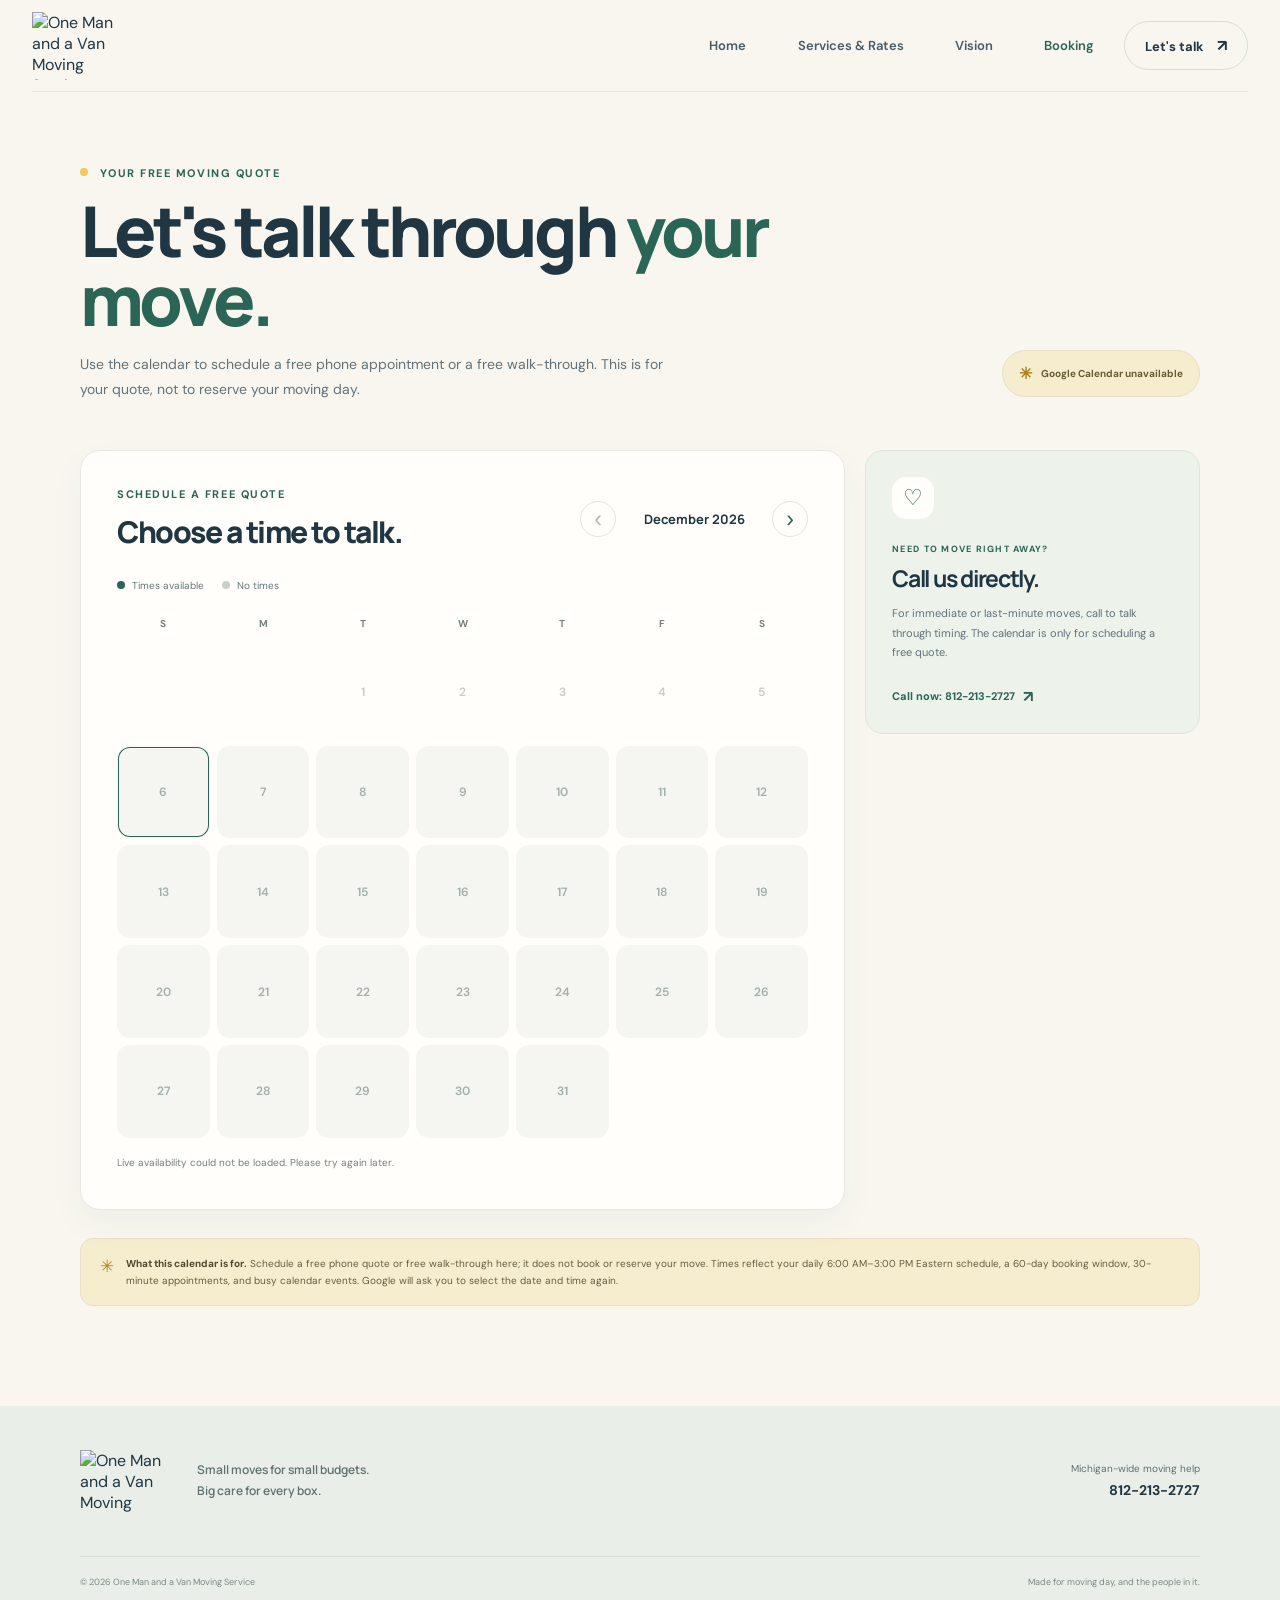
==== commit 32b71b2b: "Clarify free quote booking flow Co-authored-by: Copilot <223556219+Copilot@users.noreply.github.com>" ====
--- a/booking.html
+++ b/booking.html
@@ -4,7 +4,7 @@
     <meta charset="utf-8">
     <meta name="viewport" content="width=device-width, initial-scale=1">
     <meta name="theme-color" content="#f8f6ef">
-    <meta name="description" content="Check current moving appointment availability with One Man and a Van.">
+    <meta name="description" content="Schedule a free phone quote or walk-through with One Man and a Van. Call for immediate moving help.">
     <title>Booking | One Man and a Van</title>
     <link rel="preconnect" href="https://assets.nicepagecdn.com">
     <link rel="stylesheet" href="styles.css">
@@ -28,9 +28,9 @@
     <main>
       <section class="booking-hero page-wrap">
         <div>
-          <p class="eyebrow"><span class="eyebrow-dot"></span> A simpler way to plan your move</p>
-          <h1>Find a day that <span>works for you.</span></h1>
-          <p>See times based on your schedule, then continue to Google to book. Google will verify availability and ask you to select your date and time again.</p>
+          <p class="eyebrow"><span class="eyebrow-dot"></span> Your free moving quote</p>
+          <h1>Let's talk through <span>your move.</span></h1>
+          <p>Use the calendar to schedule a free phone appointment or a free walk-through. This is for your quote, not to reserve your moving day.</p>
         </div>
         <div class="booking-preview-badge" id="booking-source-label" role="status"><span aria-hidden="true">✳</span> Connecting to Google Calendar…</div>
       </section>
@@ -39,8 +39,8 @@
         <div class="booking-calendar-card">
           <div class="booking-calendar-heading">
             <div>
-              <p class="eyebrow">Choose your day</p>
-              <h2 id="calendar-title">A good day to get moving.</h2>
+              <p class="eyebrow">Schedule a free quote</p>
+              <h2 id="calendar-title">Choose a time to talk.</h2>
             </div>
             <div class="booking-month-controls" aria-label="Calendar navigation">
               <button class="month-button" id="previous-month" type="button" aria-label="Previous month">‹</button>
@@ -69,31 +69,31 @@
 
         <aside class="booking-help-card">
           <span class="booking-help-icon" aria-hidden="true">♡</span>
-          <p class="eyebrow">Here when you need us</p>
-          <h2>Need a hand figuring it out?</h2>
-          <p>We check your calendar for existing commitments. Google verifies the time when you continue to book.</p>
-          <a class="text-link" href="tel:+18122132727">Call 812-213-2727 <span aria-hidden="true">↗</span></a>
+          <p class="eyebrow">Need to move right away?</p>
+          <h2>Call us directly.</h2>
+          <p>For immediate or last-minute moves, call to talk through timing. The calendar is only for scheduling a free quote.</p>
+          <a class="text-link" href="tel:+18122132727">Call now: 812-213-2727 <span aria-hidden="true">↗</span></a>
         </aside>
       </section>
 
       <section class="booking-disclaimer page-wrap" aria-label="Booking information">
         <span aria-hidden="true">✳</span>
-        <p><strong>How availability works.</strong> Times reflect your daily 6:00 AM–3:00 PM Eastern schedule, a 60-day booking window, 30-minute appointments, and busy calendar events. Google is the final check; select the date and time again on its booking page.</p>
+        <p><strong>What this calendar is for.</strong> Schedule a free phone quote or free walk-through here; it does not book or reserve your move. Times reflect your daily 6:00 AM–3:00 PM Eastern schedule, a 60-day booking window, 30-minute appointments, and busy calendar events. Google will ask you to select the date and time again.</p>
       </section>
     </main>
 
     <dialog class="availability-dialog" id="availability-dialog" aria-labelledby="selected-date">
       <div class="availability-dialog-header">
         <div>
-          <p class="eyebrow">Your moving day</p>
+          <p class="eyebrow">Your free quote</p>
           <h2 id="selected-date"></h2>
         </div>
         <button class="dialog-close" id="close-availability" type="button" aria-label="Close available times">×</button>
       </div>
-      <p class="availability-intro">Choose a time to open Google booking. You'll select your date and time again there.</p>
+      <p class="availability-intro">Choose a time to schedule a free phone quote or walk-through. This appointment does not reserve your moving day.</p>
       <div class="booking-time-list" id="booking-times"></div>
-      <p class="booking-selection" id="booking-selection" role="status" aria-live="polite">Your selection won't carry over to Google's booking page.</p>
-      <p class="booking-notice">An appointment is only reserved after you complete Google's booking form.</p>
+      <p class="booking-selection" id="booking-selection" role="status" aria-live="polite">Google will ask you to select your quote appointment time again.</p>
+      <p class="booking-notice">For an immediate move, call 812-213-2727. A quote appointment does not reserve a moving date.</p>
     </dialog>
 
     <footer class="site-footer">
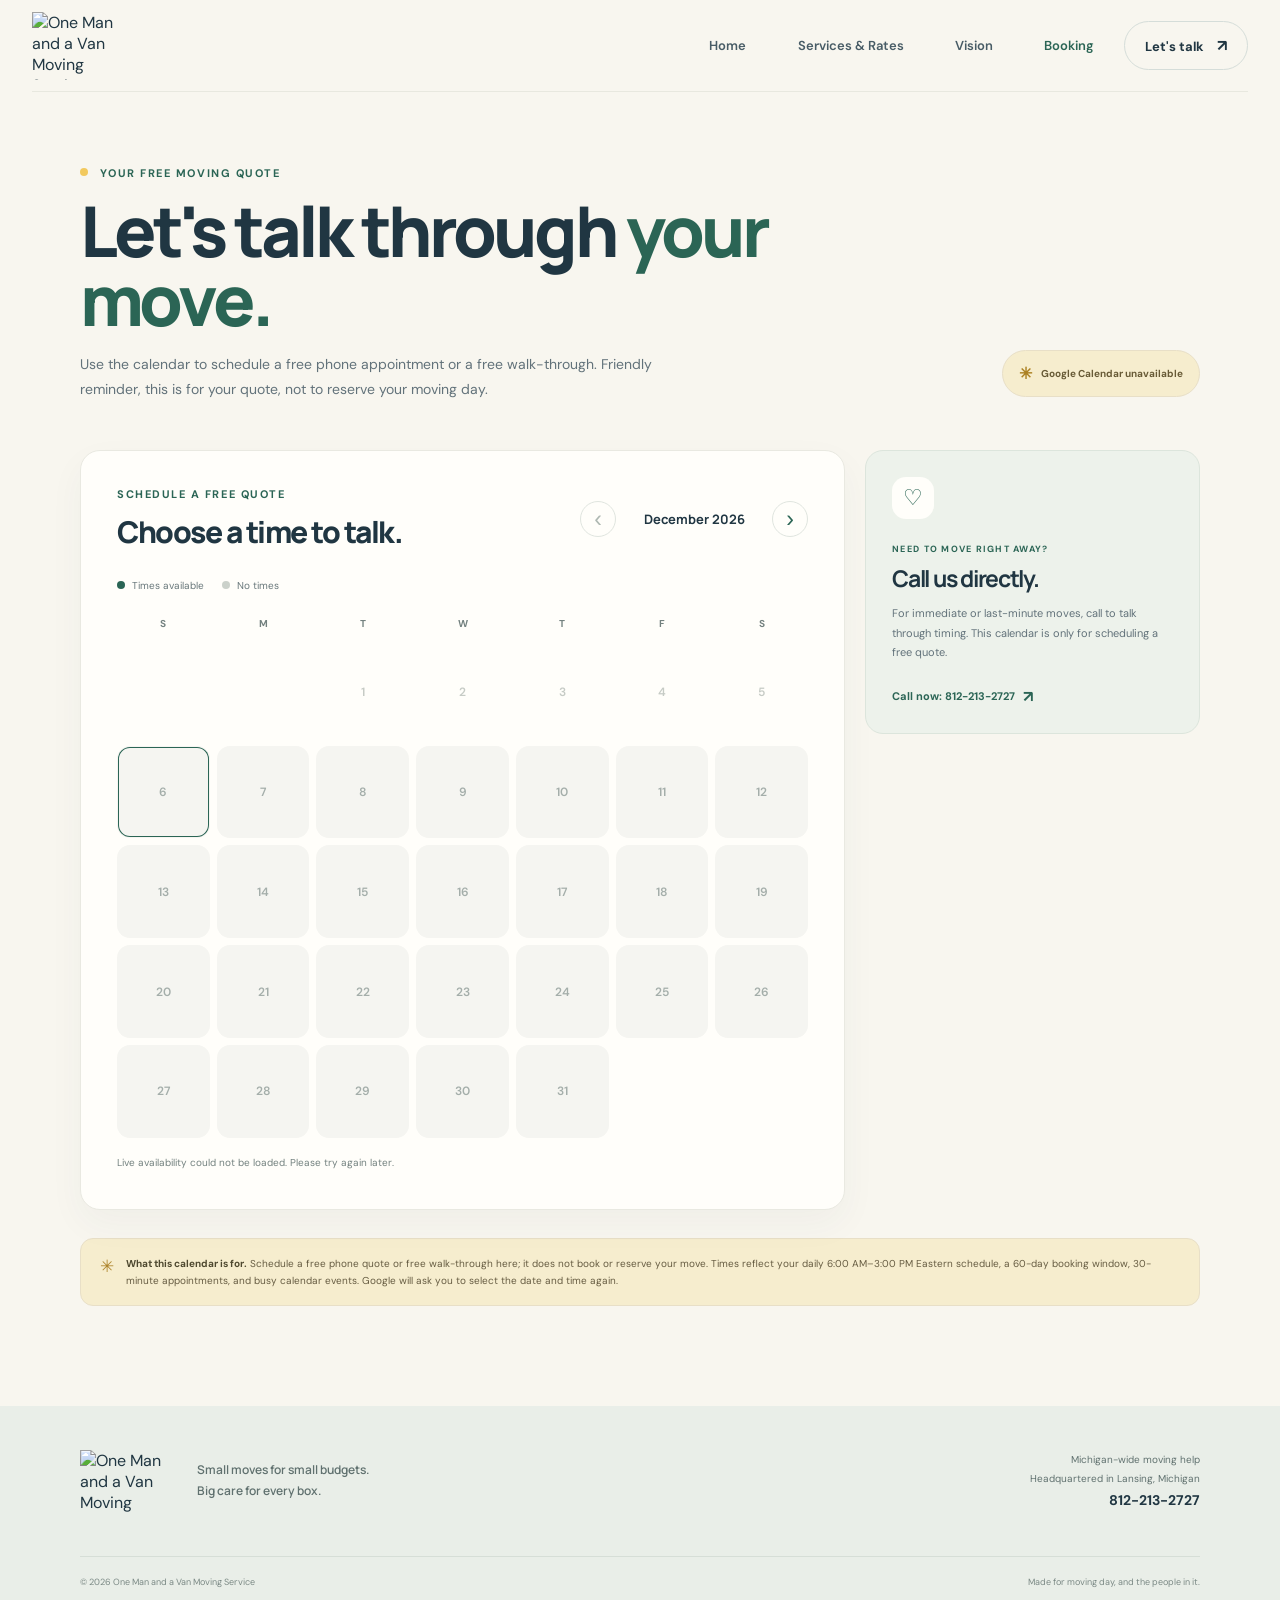
==== commit cb580775: "Polish site details and service page interactions Emphasize families served, add interactive service" ====
--- a/booking.html
+++ b/booking.html
@@ -30,7 +30,7 @@
         <div>
           <p class="eyebrow"><span class="eyebrow-dot"></span> Your free moving quote</p>
           <h1>Let's talk through <span>your move.</span></h1>
-          <p>Use the calendar to schedule a free phone appointment or a free walk-through. This is for your quote, not to reserve your moving day.</p>
+          <p>Use the calendar to schedule a free phone appointment or a free walk-through. Friendly reminder, this is for your quote, not to reserve your moving day.</p>
         </div>
         <div class="booking-preview-badge" id="booking-source-label" role="status"><span aria-hidden="true">✳</span> Connecting to Google Calendar…</div>
       </section>
@@ -71,7 +71,7 @@
           <span class="booking-help-icon" aria-hidden="true">♡</span>
           <p class="eyebrow">Need to move right away?</p>
           <h2>Call us directly.</h2>
-          <p>For immediate or last-minute moves, call to talk through timing. The calendar is only for scheduling a free quote.</p>
+          <p>For immediate or last-minute moves, call to talk through timing. This calendar is only for scheduling a free quote.</p>
           <a class="text-link" href="tel:+18122132727">Call now: 812-213-2727 <span aria-hidden="true">↗</span></a>
         </aside>
       </section>
@@ -102,7 +102,7 @@
           <img src="https://assets.nicepagecdn.com/6b7135ac/6633227/images/Screenshot_20260328_005034_KeepNotes-1.png" alt="One Man and a Van Moving Service hand-drawn logo">
         </a>
         <p>Small moves for small budgets.<br>Big care for every box.</p>
-        <div class="footer-contact"><span>Michigan-wide moving help</span><a href="tel:+18122132727">812-213-2727</a></div>
+        <div class="footer-contact"><span>Michigan-wide moving help</span><span>Headquartered in Lansing, Michigan</span><a href="tel:+18122132727">812-213-2727</a></div>
       </div>
       <div class="page-wrap footer-bottom"><span>© 2026 One Man and a Van Moving Service</span><span>Made for moving day, and the people in it.</span></div>
     </footer>
--- a/styles.css
+++ b/styles.css
@@ -40,6 +40,8 @@
   gap: 30px;
 }
 
+.home-header { position: relative; min-height: 104px; }
+.header-location { position: absolute; bottom: 5px; left: 0; margin: 0; color: #7b8985; font-size: 9px; line-height: 1; }
 .brand { display: flex; width: 90px; height: 68px; align-items: center; flex: 0 0 auto; }
 .brand img { display: block; width: 100%; height: 100%; object-fit: contain; }
 .main-nav { display: flex; align-items: center; gap: clamp(24px, 4vw, 52px); margin-left: auto; }
@@ -147,7 +149,7 @@
 .closing-section h2 { font-size: clamp(43px, 5vw, 60px); }
 .closing-section > p:not(.eyebrow) { margin: 16px 0 24px; color: var(--muted); font-size: 13px; }
 .closing-actions { display: flex; align-items: center; justify-content: center; gap: 18px; }
-.preview-note { color: #7a898c; font-size: 10px; }
+.preview-note { color: var(--green); }
 
 .site-footer { background: #e9eee8; }
 .footer-main { min-height: 150px; display: flex; align-items: center; justify-content: space-between; gap: 35px; }
@@ -190,13 +192,16 @@
 .rates-note strong { color: var(--green); white-space: nowrap; }
 .details-section { padding: 100px 0; background: #edf2eb; }
 .details-section .section-heading { margin-bottom: 34px; }
-.details-grid { display: grid; grid-template-columns: repeat(3, 1fr); gap: 14px; }
-.detail-card { min-height: 230px; padding: 24px 24px 22px; border: 1px solid #dce5dc; border-radius: 16px; background: #f9faf5; }
+.details-grid { display: grid; grid-template-columns: repeat(3, 1fr); align-items: start; gap: 14px; }
+.detail-card { min-height: 150px; padding: 24px 24px 22px; overflow: hidden; border: 1px solid #dce5dc; border-radius: 16px; background: #f9faf5; transition: min-height .35s ease, box-shadow .3s ease, transform .3s ease; }
 .detail-icon { width: 42px; height: 42px; display: grid; place-items: center; margin-bottom: 22px; border-radius: 14px; background: #e6f0e8; color: var(--green); font-size: 20px; }
 .detail-card:nth-child(3n + 2) .detail-icon { background: #f6edce; color: #8d6a11; }
 .detail-card:nth-child(3n + 3) .detail-icon { background: #e6f0f3; }
 .detail-card h3 { margin-bottom: 9px; font-family: var(--display); font-size: 16px; font-weight: 800; letter-spacing: -.035em; }
-.detail-card p { margin: 0; color: var(--muted); font-size: 11px; line-height: 1.75; }
+.detail-card p { max-height: 0; margin: 0; overflow: hidden; color: var(--muted); font-size: 11px; line-height: 1.75; opacity: 0; transform: translateY(-4px); transition: max-height .35s ease, margin .35s ease, opacity .25s ease, transform .25s ease; }
+.detail-card:hover, .detail-card:focus-within { min-height: 230px; transform: translateY(-3px); box-shadow: 0 12px 28px #2743520b; }
+.detail-card:hover p, .detail-card:focus-within p { max-height: 15rem; margin-top: 12px; opacity: 1; transform: translateY(0); }
+.detail-card:focus-visible { outline: 3px solid #d5ab45; outline-offset: 3px; }
 .included-section { padding-top: 100px; padding-bottom: 100px; }
 .included-layout { display: grid; grid-template-columns: .8fr 1.2fr; gap: 85px; align-items: start; }
 .included-copy .eyebrow { margin-bottom: 14px; }
@@ -220,7 +225,8 @@
 .service-closing { padding-top: 85px; padding-bottom: 95px; }
 .service-closing .eyebrow { margin-bottom: 15px; }
 .service-closing h2 { font-size: clamp(40px, 5vw, 56px); }
-.service-closing > p a { color: var(--green); font-weight: 700; text-decoration: underline; text-underline-offset: 3px; }
+.service-home-link { margin-top: 22px; }
+.service-home-link .text-link { margin-top: 0; }
 
 .booking-hero { display: flex; align-items: end; justify-content: space-between; gap: 32px; padding-top: 74px; padding-bottom: 48px; }
 .booking-hero > div:first-child { max-width: 700px; }
@@ -276,6 +282,15 @@
 .availability-dialog::backdrop { background: #20364273; }
 .availability-dialog[open] { animation: booking-drawer-in .24s ease-out; }
 @keyframes booking-drawer-in { from { transform: translateX(24px); opacity: .8; } to { transform: translateX(0); opacity: 1; } }
+
+@media (hover: none) {
+  .detail-card { min-height: 0; }
+  .detail-card p { max-height: none; margin-top: 0; overflow: visible; opacity: 1; transform: none; }
+}
+
+@media (prefers-reduced-motion: reduce) {
+  .detail-card, .detail-card p { transition: none; }
+}
 .availability-dialog-header { display: flex; align-items: flex-start; justify-content: space-between; gap: 20px; padding-bottom: 24px; border-bottom: 1px solid var(--line); }
 .availability-dialog-header .eyebrow { margin: 0 0 10px; }
 .availability-dialog-header h2 { margin: 0; font-size: 28px; letter-spacing: -.05em; }
@@ -315,6 +330,8 @@
 @media (max-width: 620px) {
   .page-wrap, .site-header { width: calc(100% - 36px); }
   .site-header { min-height: 74px; gap: 9px; }
+  .home-header { min-height: 84px; }
+  .header-location { bottom: 4px; font-size: 8px; }
   .brand { width: 58px; height: 48px; }
   .main-nav { gap: 12px; }
   .main-nav a { font-size: 10px; }
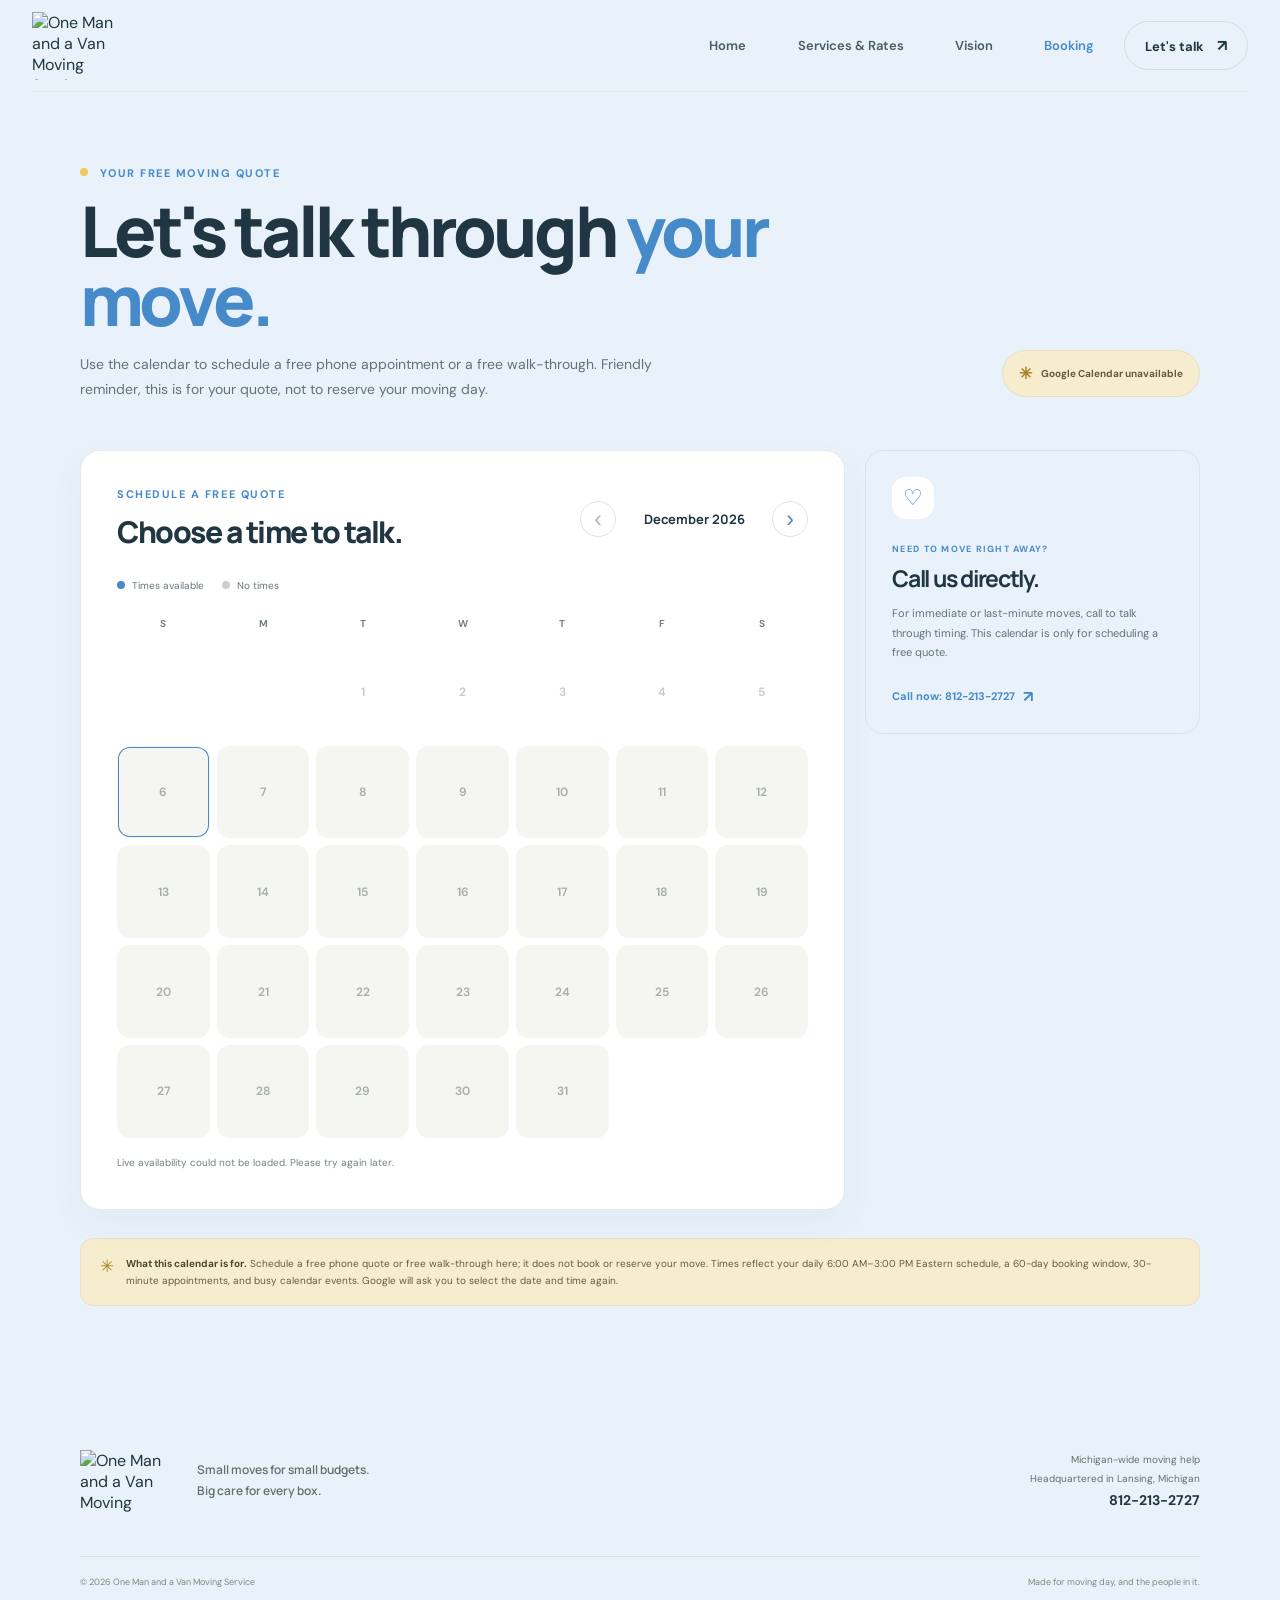
==== commit df94148a: "Use original brand colors across site Apply the original blue palette throughout the redesigned page" ====
--- a/booking.html
+++ b/booking.html
@@ -3,7 +3,7 @@
   <head>
     <meta charset="utf-8">
     <meta name="viewport" content="width=device-width, initial-scale=1">
-    <meta name="theme-color" content="#f8f6ef">
+    <meta name="theme-color" content="#478ac9">
     <meta name="description" content="Schedule a free phone quote or walk-through with One Man and a Van. Call for immediate moving help.">
     <title>Booking | One Man and a Van</title>
     <link rel="preconnect" href="https://assets.nicepagecdn.com">
--- a/styles.css
+++ b/styles.css
@@ -4,10 +4,11 @@
   color-scheme: light;
   --ink: #203642;
   --muted: #62727a;
-  --cream: #f8f6ef;
-  --white: #fffefa;
-  --blue-strong: #b6d5e0;
-  --green: #2b6555;
+  --cream: #e9f2fa;
+  --white: #ffffff;
+  --brand: #478ac9;
+  --brand-hover: #387cbd;
+  --action: #0aa700;
   --yellow: #f2c95e;
   --line: #e4e6df;
   --display: "Manrope", "Avenir Next", Avenir, sans-serif;
@@ -46,35 +47,35 @@
 .brand img { display: block; width: 100%; height: 100%; object-fit: contain; }
 .main-nav { display: flex; align-items: center; gap: clamp(24px, 4vw, 52px); margin-left: auto; }
 .main-nav a { color: #485c66; font-size: 13px; font-weight: 600; transition: color .2s ease; }
-.main-nav a:hover, .footer-contact a:hover { color: var(--green); }
+.main-nav a:hover, .footer-contact a:hover { color: var(--brand); }
 .header-cta { padding: 13px 20px; border: 1px solid #d5ddd9; border-radius: 999px; font-size: 13px; font-weight: 700; white-space: nowrap; transition: background .2s ease, color .2s ease; }
 .header-cta span { padding-left: 10px; font-size: 16px; }
-.header-cta:hover { color: white; background: var(--green); border-color: var(--green); }
+.header-cta:hover { color: white; background: var(--brand-hover); border-color: var(--brand-hover); }
 
 .hero { min-height: 600px; display: grid; grid-template-columns: 1fr 1.05fr; align-items: center; gap: 40px; padding-top: 40px; padding-bottom: 70px; }
 .hero-copy { position: relative; z-index: 1; padding: 12px 0 18px; }
-.eyebrow { margin: 0 0 22px; color: var(--green); font-size: 11px; font-weight: 700; letter-spacing: .14em; text-transform: uppercase; }
+.eyebrow { margin: 0 0 22px; color: var(--brand); font-size: 11px; font-weight: 700; letter-spacing: .14em; text-transform: uppercase; }
 .eyebrow-dot { display: inline-block; width: 8px; height: 8px; margin-right: 7px; background: var(--yellow); border-radius: 50%; vertical-align: 1px; }
 h1, h2, h3, p { margin-top: 0; }
 h1, h2 { font-family: var(--display); letter-spacing: -.055em; }
 h1 { margin-bottom: 22px; font-size: clamp(54px, 6.4vw, 82px); font-weight: 800; line-height: .99; }
-h1 span, h2 span { color: var(--green); }
+h1 span, h2 span { color: var(--brand); }
 .hero-description { max-width: 430px; margin-bottom: 30px; color: var(--muted); font-size: 16px; line-height: 1.75; }
 .hero-actions { display: flex; flex-wrap: wrap; align-items: center; gap: 24px; }
 .button { min-height: 50px; display: inline-flex; align-items: center; justify-content: center; gap: 19px; padding: 0 21px; border-radius: 999px; font-size: 13px; font-weight: 700; transition: transform .2s ease, background .2s ease; }
 .button:hover { transform: translateY(-2px); }
-.button-primary { background: var(--green); color: white; box-shadow: 0 7px 16px #2b65551c; }
-.button-primary:hover { background: #1e5143; }
-.button-secondary { border: 1px solid #d5ddd9; background: transparent; color: var(--green); }
-.button-secondary:hover { background: #e9eee8; }
+.button-primary { background: var(--action); color: white; box-shadow: 0 7px 16px #0aa7001c; }
+.button-primary:hover { background: #098e00; }
+.button-secondary { border: 1px solid #d5ddd9; background: transparent; color: var(--brand); }
+.button-secondary:hover { background: #e9f2fa; }
 .button span { font-size: 17px; }
 .phone-link { display: flex; align-items: center; gap: 10px; }
-.phone-icon { width: 34px; height: 34px; display: grid; place-items: center; border: 1px solid #d7dfd9; border-radius: 50%; color: var(--green); font-size: 15px; }
+.phone-icon { width: 34px; height: 34px; display: grid; place-items: center; border: 1px solid #d7dfd9; border-radius: 50%; color: var(--brand); font-size: 15px; }
 .phone-link small, .phone-link strong { display: block; }
 .phone-link small { margin-bottom: 2px; color: var(--muted); font-size: 10px; }
 .phone-link strong { font-size: 13px; }
 .hero-notes { display: flex; flex-wrap: wrap; gap: 20px; margin-top: 35px; color: var(--muted); font-size: 11px; }
-.hero-notes span span { padding-right: 5px; color: var(--green); font-weight: 700; }
+.hero-notes span span { padding-right: 5px; color: var(--brand); font-weight: 700; }
 
 .hero-art { min-height: 470px; position: relative; display: grid; place-items: center; }
 .sunburst { position: absolute; width: 115px; height: 115px; top: 5%; right: 7%; border: 1px solid #d4ae4f; border-radius: 50%; opacity: .8; }
@@ -86,12 +87,12 @@
 .note-icon { color: #d29d27; font-size: 23px; }
 .art-caption { position: absolute; left: 3%; bottom: 5%; color: #506b76; font-family: var(--display); font-size: 13px; font-weight: 700; transform: rotate(-6deg); }
 
-.trust-strip { background: #e9eee8; }
+.trust-strip { background: #e9f2fa; }
 .trust-inner { min-height: 88px; display: flex; align-items: center; justify-content: center; gap: 30px; }
-.trust-inner p { margin: 0; color: #465e59; font-size: 13px; }
+.trust-inner p { margin: 0; color: #425465; font-size: 13px; }
 .trust-inner p:first-child { font-family: var(--display); font-size: 18px; font-weight: 700; letter-spacing: -.03em; }
-.trust-inner em { color: var(--green); font-style: normal; }
-.trust-divider { width: 1px; height: 28px; background: #c9d5cb; }
+.trust-inner em { color: var(--brand); font-style: normal; }
+.trust-divider { width: 1px; height: 28px; background: #adcce9; }
 
 .services-section { padding-top: 112px; padding-bottom: 120px; }
 .section-heading { display: flex; align-items: end; justify-content: space-between; gap: 40px; margin-bottom: 42px; }
@@ -100,28 +101,28 @@
 .section-heading > p { max-width: 320px; margin-bottom: 7px; color: var(--muted); font-size: 14px; line-height: 1.7; }
 .service-grid { display: grid; grid-template-columns: repeat(3, 1fr); gap: 16px; }
 .service-card { min-height: 330px; position: relative; display: flex; flex-direction: column; align-items: flex-start; padding: 27px 28px 25px; border-radius: 18px; overflow: hidden; }
-.card-blue { background: #e6f0f3; }
+.card-blue { background: #e9f2fa; }
 .card-yellow { background: #f6edce; }
-.card-green { background: #e4eee6; }
+.card-green { background: #dceaf5; }
 .card-number { position: absolute; top: 28px; right: 27px; color: #647d83; font-size: 10px; font-weight: 700; letter-spacing: .12em; }
-.service-icon { height: 66px; width: 66px; display: grid; place-items: center; margin: 3px 0 23px; border-radius: 20px; background: #fffefa9e; color: var(--green); }
+.service-icon { height: 66px; width: 66px; display: grid; place-items: center; margin: 3px 0 23px; border-radius: 20px; background: #ffffff9e; color: var(--brand); }
 .icon-boxes { position: relative; display: block; }
-.icon-boxes span { position: absolute; width: 25px; height: 25px; border: 2px solid #548276; border-radius: 4px; transform: rotate(45deg); }
+.icon-boxes span { position: absolute; width: 25px; height: 25px; border: 2px solid #478ac9; border-radius: 4px; transform: rotate(45deg); }
 .icon-boxes span:first-child { top: 14px; left: 13px; }
-.icon-boxes span:last-child { top: 26px; left: 29px; background: #e6f0f3; }
+.icon-boxes span:last-child { top: 26px; left: 29px; background: #e9f2fa; }
 .icon-spark { font-size: 34px; }
-.icon-tag { border: 2px solid #548276; border-radius: 18px 18px 18px 5px; transform: rotate(-8deg) scale(.8); font-size: 24px; font-weight: 700; }
+.icon-tag { border: 2px solid #478ac9; border-radius: 18px 18px 18px 5px; transform: rotate(-8deg) scale(.8); font-size: 24px; font-weight: 700; }
 .icon-tag span { transform: rotate(8deg); }
 .service-card h3 { max-width: 260px; margin-bottom: 10px; font-family: var(--display); font-size: 20px; font-weight: 800; letter-spacing: -.04em; line-height: 1.25; }
 .service-card p { margin-bottom: 22px; color: #586d72; font-size: 12px; line-height: 1.7; }
-.text-link { display: inline-flex; align-items: center; gap: 8px; margin-top: auto; color: var(--green); font-size: 11px; font-weight: 700; }
+.text-link { display: inline-flex; align-items: center; gap: 8px; margin-top: auto; color: var(--brand); font-size: 11px; font-weight: 700; }
 .text-link span { font-size: 16px; transition: transform .2s ease; }
 .text-link:hover span { transform: translateX(4px); }
 
-.why-section { padding: 100px 0; background: #edf2eb; }
+.why-section { padding: 100px 0; background: #e9f2fa; }
 .why-layout { display: grid; grid-template-columns: .9fr 1.1fr; align-items: center; gap: 12%; }
-.why-stamp { width: min(330px, 100%); aspect-ratio: 1; position: relative; display: flex; flex-direction: column; align-items: center; justify-content: center; justify-self: center; border: 1px solid #bdcfc5; border-radius: 50%; color: var(--green); text-align: center; transform: rotate(-8deg); }
-.why-stamp::before { content: ""; position: absolute; inset: 13px; border: 1px dashed #bdcfc5; border-radius: 50%; }
+.why-stamp { width: min(330px, 100%); aspect-ratio: 1; position: relative; display: flex; flex-direction: column; align-items: center; justify-content: center; justify-self: center; border: 1px solid #adcce9; border-radius: 50%; color: var(--brand); text-align: center; transform: rotate(-8deg); }
+.why-stamp::before { content: ""; position: absolute; inset: 13px; border: 1px dashed #adcce9; border-radius: 50%; }
 .stamp-top, .stamp-bottom { font-size: 9px; font-weight: 700; letter-spacing: .17em; }
 .stamp-main { margin: 12px 0; font-family: var(--display); font-size: 52px; font-weight: 800; letter-spacing: -.07em; line-height: .9; }
 .stamp-star { position: absolute; right: 14%; bottom: 19%; color: #d4a833; font-size: 38px; }
@@ -129,19 +130,19 @@
 .why-copy h2 { margin-bottom: 18px; }
 .why-copy > p:not(.eyebrow) { max-width: 490px; margin-bottom: 25px; color: var(--muted); font-size: 13px; line-height: 1.8; }
 .promise-list { margin: 0; padding: 0; list-style: none; }
-.promise-list li { display: flex; gap: 16px; padding: 15px 0; border-top: 1px solid #d6e0d8; }
-.promise-list li > span { padding-top: 2px; color: var(--green); font-size: 10px; font-weight: 700; }
+.promise-list li { display: flex; gap: 16px; padding: 15px 0; border-top: 1px solid #d6e4f0; }
+.promise-list li > span { padding-top: 2px; color: var(--brand); font-size: 10px; font-weight: 700; }
 .promise-list strong, .promise-list small { display: block; }
 .promise-list strong { margin-bottom: 4px; font-family: var(--display); font-size: 13px; }
 .promise-list small { color: var(--muted); font-size: 11px; }
 
 .approach-section { padding-top: 94px; padding-bottom: 94px; }
-.approach-card { min-height: 260px; display: grid; grid-template-columns: auto 1fr 1fr auto; align-items: center; gap: 30px; padding: 44px 48px; border-radius: 22px; background: var(--green); color: white; }
+.approach-card { min-height: 260px; display: grid; grid-template-columns: auto 1fr 1fr auto; align-items: center; gap: 30px; padding: 44px 48px; border-radius: 22px; background: var(--brand); color: white; }
 .approach-mark { width: 64px; height: 64px; display: grid; place-items: center; border: 1px solid #ffffff5c; border-radius: 50%; color: var(--yellow); font-size: 31px; }
-.approach-card .eyebrow { margin-bottom: 12px; color: #cee3d7; }
+.approach-card .eyebrow { margin-bottom: 12px; color: #e9f2fa; }
 .approach-card h2 { font-size: 34px; }
-.approach-card > p { max-width: 300px; margin: 0; color: #d6e5dc; font-size: 12px; line-height: 1.8; }
-.button-light { background: #fffefa; color: var(--green); white-space: nowrap; }
+.approach-card > p { max-width: 300px; margin: 0; color: #e9f2fa; font-size: 12px; line-height: 1.8; }
+.button-light { background: #ffffff; color: var(--brand); white-space: nowrap; }
 .button-light:hover { background: #f6edce; }
 
 .closing-section { padding: 48px 0 110px; text-align: center; }
@@ -149,9 +150,9 @@
 .closing-section h2 { font-size: clamp(43px, 5vw, 60px); }
 .closing-section > p:not(.eyebrow) { margin: 16px 0 24px; color: var(--muted); font-size: 13px; }
 .closing-actions { display: flex; align-items: center; justify-content: center; gap: 18px; }
-.preview-note { color: var(--green); }
-
-.site-footer { background: #e9eee8; }
+.preview-note { color: var(--brand); }
+
+.site-footer { background: #e9f2fa; }
 .footer-main { min-height: 150px; display: flex; align-items: center; justify-content: space-between; gap: 35px; }
 .footer-brand { width: 82px; height: 62px; }
 .footer-main > p { margin: 0 auto 0 0; color: #60716f; font-family: var(--display); font-size: 12px; font-weight: 600; line-height: 1.7; }
@@ -160,63 +161,66 @@
 .footer-bottom { min-height: 52px; display: flex; align-items: center; justify-content: space-between; gap: 20px; border-top: 1px solid #d6ded7; color: #7b8985; font-size: 9px; }
 
 .service-page-header { border-bottom: 1px solid #e8e8df; }
-.main-nav a[aria-current="page"] { color: var(--green); }
+.main-nav a[aria-current="page"] { color: var(--brand); }
 .services-hero { min-height: 420px; display: grid; grid-template-columns: 1fr 340px; align-items: center; gap: 70px; padding-top: 72px; padding-bottom: 75px; }
 .services-hero .eyebrow { margin-bottom: 17px; }
 .services-hero h1 { max-width: 720px; margin-bottom: 20px; font-size: clamp(48px, 6vw, 72px); }
 .services-hero-copy > p:not(.eyebrow) { max-width: 600px; margin-bottom: 26px; color: var(--muted); font-size: 14px; line-height: 1.8; }
 .services-hero-actions { display: flex; flex-wrap: wrap; align-items: center; gap: 20px; }
-.service-note { min-height: 255px; position: relative; display: flex; flex-direction: column; justify-content: center; padding: 34px; overflow: hidden; border-radius: 22px; background: #e6f0f3; }
-.service-note::after { content: "✳"; position: absolute; top: -25px; right: -9px; color: #c8dfe4; font-size: 142px; line-height: 1; }
+.service-note { min-height: 255px; position: relative; display: flex; flex-direction: column; justify-content: center; padding: 34px; overflow: hidden; border-radius: 22px; background: #e9f2fa; }
+.service-note::after { content: "✳"; position: absolute; top: -25px; right: -9px; color: #adcce9; font-size: 142px; line-height: 1; }
 .service-note > * { position: relative; z-index: 1; }
-.service-note .note-kicker { margin-bottom: 17px; color: var(--green); font-size: 9px; font-weight: 700; letter-spacing: .16em; text-transform: uppercase; }
+.service-note .note-kicker { margin-bottom: 17px; color: var(--brand); font-size: 9px; font-weight: 700; letter-spacing: .16em; text-transform: uppercase; }
 .service-note strong { margin-bottom: 9px; font-family: var(--display); font-size: 54px; letter-spacing: -.07em; line-height: .95; }
 .service-note > span:last-child { color: #5b7275; font-size: 12px; }
-.service-stats { background: #e9eee8; }
+.service-stats { background: #e9f2fa; }
 .service-stats-inner { min-height: 88px; display: grid; grid-template-columns: repeat(3, 1fr); align-items: center; }
 .service-stats-inner > div { display: flex; align-items: baseline; justify-content: center; gap: 10px; padding: 10px 20px; }
-.service-stats-inner > div + div { border-left: 1px solid #c9d5cb; }
-.service-stats strong { color: var(--green); font-family: var(--display); font-size: 24px; letter-spacing: -.06em; }
-.service-stats span { color: #536b66; font-size: 11px; }
+.service-stats-inner > div + div { border-left: 1px solid #adcce9; }
+.service-stats strong { color: var(--brand); font-family: var(--display); font-size: 24px; letter-spacing: -.06em; }
+.service-stats span { color: #425465; font-size: 11px; }
 .rates-section { padding-top: 105px; padding-bottom: 105px; }
 .rates-section .section-heading { align-items: end; }
 .rates-grid { display: grid; grid-template-columns: repeat(2, 1fr); gap: 18px; }
 .rate-card { min-height: 270px; display: flex; flex-direction: column; align-items: flex-start; padding: 30px 32px; border-radius: 18px; }
-.rate-card .rate-label { margin-bottom: 20px; color: var(--green); font-size: 10px; font-weight: 700; letter-spacing: .12em; text-transform: uppercase; }
+.rate-card .rate-label { margin-bottom: 20px; color: var(--brand); font-size: 10px; font-weight: 700; letter-spacing: .12em; text-transform: uppercase; }
 .rate-price { display: flex; align-items: baseline; gap: 8px; margin-bottom: 12px; }
 .rate-price strong { font-family: var(--display); font-size: 52px; font-weight: 800; letter-spacing: -.08em; line-height: 1; }
 .rate-price span { color: #617378; font-size: 12px; }
 .rate-card h3 { margin-bottom: 10px; font-family: var(--display); font-size: 19px; letter-spacing: -.04em; }
 .rate-card p { max-width: 460px; margin: 0; color: #586d72; font-size: 12px; line-height: 1.75; }
-.rates-note { display: flex; gap: 12px; align-items: flex-start; margin: 22px 0 0; padding: 16px 19px; border: 1px solid #e2e5dc; border-radius: 12px; color: var(--muted); font-size: 11px; line-height: 1.65; }
-.rates-note strong { color: var(--green); white-space: nowrap; }
-.details-section { padding: 100px 0; background: #edf2eb; }
+.rates-note { display: flex; gap: 12px; align-items: flex-start; margin: 22px 0 0; padding: 16px 19px; border: 1px solid #d6e4f0; border-radius: 12px; color: var(--muted); font-size: 11px; line-height: 1.65; }
+.rates-note strong { color: var(--brand); white-space: nowrap; }
+.details-section { padding: 100px 0; background: #e9f2fa; }
 .details-section .section-heading { margin-bottom: 34px; }
-.details-grid { display: grid; grid-template-columns: repeat(3, 1fr); align-items: start; gap: 14px; }
-.detail-card { min-height: 150px; padding: 24px 24px 22px; overflow: hidden; border: 1px solid #dce5dc; border-radius: 16px; background: #f9faf5; transition: min-height .35s ease, box-shadow .3s ease, transform .3s ease; }
-.detail-icon { width: 42px; height: 42px; display: grid; place-items: center; margin-bottom: 22px; border-radius: 14px; background: #e6f0e8; color: var(--green); font-size: 20px; }
+.details-grid { display: grid; grid-template-columns: repeat(3, 1fr); gap: 14px; }
+.service-details-section .details-grid { align-items: start; }
+.detail-card { min-height: 230px; padding: 24px 24px 22px; border: 1px solid #d6e4f0; border-radius: 16px; background: #ffffff; }
+.detail-icon { width: 42px; height: 42px; display: grid; place-items: center; margin-bottom: 22px; border-radius: 14px; background: #e9f2fa; color: var(--brand); font-size: 20px; }
 .detail-card:nth-child(3n + 2) .detail-icon { background: #f6edce; color: #8d6a11; }
-.detail-card:nth-child(3n + 3) .detail-icon { background: #e6f0f3; }
+.detail-card:nth-child(3n + 3) .detail-icon { background: #e9f2fa; }
 .detail-card h3 { margin-bottom: 9px; font-family: var(--display); font-size: 16px; font-weight: 800; letter-spacing: -.035em; }
-.detail-card p { max-height: 0; margin: 0; overflow: hidden; color: var(--muted); font-size: 11px; line-height: 1.75; opacity: 0; transform: translateY(-4px); transition: max-height .35s ease, margin .35s ease, opacity .25s ease, transform .25s ease; }
-.detail-card:hover, .detail-card:focus-within { min-height: 230px; transform: translateY(-3px); box-shadow: 0 12px 28px #2743520b; }
-.detail-card:hover p, .detail-card:focus-within p { max-height: 15rem; margin-top: 12px; opacity: 1; transform: translateY(0); }
-.detail-card:focus-visible { outline: 3px solid #d5ab45; outline-offset: 3px; }
+.detail-card p { margin: 0; color: var(--muted); font-size: 11px; line-height: 1.75; }
+.service-details-section .detail-card { min-height: 150px; overflow: hidden; transition: min-height .35s ease, box-shadow .3s ease, transform .3s ease; }
+.service-details-section .detail-card p { max-height: 0; overflow: hidden; opacity: 0; transform: translateY(-4px); transition: max-height .35s ease, margin .35s ease, opacity .25s ease, transform .25s ease; }
+.service-details-section .detail-card:hover, .service-details-section .detail-card:focus-within { min-height: 230px; transform: translateY(-3px); box-shadow: 0 12px 28px #2743520b; }
+.service-details-section .detail-card:hover p, .service-details-section .detail-card:focus-within p { max-height: 15rem; margin-top: 12px; opacity: 1; transform: translateY(0); }
+.service-details-section .detail-card:focus-visible { outline: 3px solid #d5ab45; outline-offset: 3px; }
 .included-section { padding-top: 100px; padding-bottom: 100px; }
 .included-layout { display: grid; grid-template-columns: .8fr 1.2fr; gap: 85px; align-items: start; }
 .included-copy .eyebrow { margin-bottom: 14px; }
 .included-copy h2 { margin-bottom: 16px; font-size: clamp(36px, 4vw, 48px); line-height: 1.05; }
 .included-copy > p:last-child { max-width: 390px; margin: 0; color: var(--muted); font-size: 12px; line-height: 1.8; }
 .included-list { display: grid; grid-template-columns: 1fr 1fr; gap: 0 25px; margin: 0; padding: 0; list-style: none; }
-.included-list li { position: relative; padding: 15px 0 15px 25px; border-bottom: 1px solid var(--line); color: #435a61; font-size: 11px; line-height: 1.6; }
-.included-list li::before { content: "✓"; position: absolute; top: 14px; left: 0; color: var(--green); font-weight: 700; }
-.faq-section { padding-top: 100px; padding-bottom: 110px; background: #f1eee4; }
+.included-list li { position: relative; padding: 15px 0 15px 25px; border-bottom: 1px solid var(--line); color: #425465; font-size: 11px; line-height: 1.6; }
+.included-list li::before { content: "✓"; position: absolute; top: 14px; left: 0; color: var(--brand); font-weight: 700; }
+.faq-section { padding-top: 100px; padding-bottom: 110px; background: #e9f2fa; }
 .faq-section .section-heading { margin-bottom: 30px; }
-.faq-list { max-width: 850px; margin: 0 auto; border-top: 1px solid #d9ddd5; }
-.faq-list details { border-bottom: 1px solid #d9ddd5; }
+.faq-list { max-width: 850px; margin: 0 auto; border-top: 1px solid #d6e4f0; }
+.faq-list details { border-bottom: 1px solid #d6e4f0; }
 .faq-list summary { position: relative; padding: 20px 38px 20px 2px; cursor: pointer; font-family: var(--display); font-size: 14px; font-weight: 700; list-style: none; }
 .faq-list summary::-webkit-details-marker { display: none; }
-.faq-list summary::after { content: "+"; position: absolute; top: 17px; right: 5px; color: var(--green); font-family: var(--body); font-size: 22px; font-weight: 400; }
+.faq-list summary::after { content: "+"; position: absolute; top: 17px; right: 5px; color: var(--brand); font-family: var(--body); font-size: 22px; font-weight: 400; }
 .faq-list details[open] summary::after { content: "−"; }
 .faq-answer { max-width: 740px; padding: 0 40px 20px 2px; color: var(--muted); font-size: 12px; line-height: 1.8; }
 .faq-answer p { margin: 0 0 10px; }
@@ -242,14 +246,14 @@
 .booking-calendar-heading h2 { margin: 0; font-size: clamp(22px, 3vw, 30px); font-weight: 800; letter-spacing: -.05em; }
 .booking-month-controls { display: flex; flex: 0 0 auto; align-items: center; gap: 12px; }
 .booking-month-controls strong { min-width: 132px; font-family: var(--display); font-size: 13px; text-align: center; }
-.month-button, .dialog-close { display: grid; place-items: center; border: 1px solid #e0e5df; border-radius: 50%; background: #fffefa; color: var(--green); cursor: pointer; transition: background .2s ease, border-color .2s ease; }
+.month-button, .dialog-close { display: grid; place-items: center; border: 1px solid #d6e4f0; border-radius: 50%; background: #ffffff; color: var(--brand); cursor: pointer; transition: background .2s ease, border-color .2s ease; }
 .month-button { width: 36px; height: 36px; font-size: 23px; line-height: 1; }
-.month-button:hover:not(:disabled), .dialog-close:hover { border-color: var(--green); background: #e9eee8; }
+.month-button:hover:not(:disabled), .dialog-close:hover { border-color: var(--brand); background: #e9f2fa; }
 .month-button:disabled { color: #aeb8b2; cursor: not-allowed; }
 .booking-legend { display: flex; flex-wrap: wrap; gap: 18px; margin-bottom: 17px; color: #68777a; font-size: 10px; }
 .booking-legend span { display: inline-flex; align-items: center; gap: 7px; }
 .legend-dot { width: 8px; height: 8px; display: inline-block; border-radius: 50%; }
-.legend-available { background: var(--green); }
+.legend-available { background: var(--brand); }
 .legend-unavailable { background: #cbd1ca; }
 .booking-calendar { display: grid; grid-template-columns: repeat(7, minmax(0, 1fr)); gap: 7px; }
 .calendar-weekday { display: grid; min-height: 30px; place-items: center; color: #73817f; font-size: 10px; font-weight: 700; }
@@ -259,17 +263,17 @@
 .calendar-day { position: relative; display: grid; place-items: center; padding: 0; border: 1px solid transparent; border-radius: 13px; background: #f4f5f0; color: #71807e; font: 600 12px var(--body); }
 .calendar-day.is-past { background: transparent; color: #c6cbc5; }
 .calendar-day.is-unavailable { background: #f5f5f1; color: #a4aeaa; }
-.calendar-day.has-availability { border-color: #e0eae1; background: #eaf1e9; color: var(--green); cursor: pointer; }
-.calendar-day.has-availability::after { position: absolute; right: 7px; bottom: 6px; width: 5px; height: 5px; border-radius: 50%; background: #4a866d; content: ""; }
-.calendar-day.is-today { box-shadow: inset 0 0 0 1px var(--green); }
-.calendar-day.is-selected { border-color: var(--green); background: var(--green); color: white; }
+.calendar-day.has-availability { border-color: #adcce9; background: #e9f2fa; color: var(--brand); cursor: pointer; }
+.calendar-day.has-availability::after { position: absolute; right: 7px; bottom: 6px; width: 5px; height: 5px; border-radius: 50%; background: var(--brand); content: ""; }
+.calendar-day.is-today { box-shadow: inset 0 0 0 1px var(--brand); }
+.calendar-day.is-selected { border-color: var(--brand); background: var(--brand); color: white; }
 .calendar-day.is-selected::after { background: white; }
 .calendar-day:disabled { cursor: not-allowed; }
-.calendar-day.has-availability:hover { border-color: var(--green); background: #dce9dc; }
+.calendar-day.has-availability:hover { border-color: var(--brand); background: #adcce9; }
 .calendar-day:focus-visible, .month-button:focus-visible, .dialog-close:focus-visible, .booking-time:focus-visible { outline: 3px solid #d5ab45; outline-offset: 2px; }
 .calendar-status { min-height: 17px; margin: 18px 0 0; color: #73817f; font-size: 10px; }
-.booking-help-card { padding: 26px; border: 1px solid #dce5dc; border-radius: 18px; background: #edf2eb; }
-.booking-help-icon { width: 42px; height: 42px; display: grid; place-items: center; margin-bottom: 24px; border-radius: 14px; background: #fffefa; color: var(--green); font-size: 22px; }
+.booking-help-card { padding: 26px; border: 1px solid #d6e4f0; border-radius: 18px; background: #e9f2fa; }
+.booking-help-icon { width: 42px; height: 42px; display: grid; place-items: center; margin-bottom: 24px; border-radius: 14px; background: #ffffff; color: var(--brand); font-size: 22px; }
 .booking-help-card .eyebrow { margin-bottom: 10px; font-size: 9px; }
 .booking-help-card h2 { margin-bottom: 13px; font-size: 23px; line-height: 1.15; }
 .booking-help-card > p:not(.eyebrow) { margin-bottom: 22px; color: var(--muted); font-size: 11px; line-height: 1.75; }
@@ -284,12 +288,12 @@
 @keyframes booking-drawer-in { from { transform: translateX(24px); opacity: .8; } to { transform: translateX(0); opacity: 1; } }
 
 @media (hover: none) {
-  .detail-card { min-height: 0; }
-  .detail-card p { max-height: none; margin-top: 0; overflow: visible; opacity: 1; transform: none; }
+  .service-details-section .detail-card { min-height: 0; }
+  .service-details-section .detail-card p { max-height: none; margin-top: 0; overflow: visible; opacity: 1; transform: none; }
 }
 
 @media (prefers-reduced-motion: reduce) {
-  .detail-card, .detail-card p { transition: none; }
+  .service-details-section .detail-card, .service-details-section .detail-card p { transition: none; }
 }
 .availability-dialog-header { display: flex; align-items: flex-start; justify-content: space-between; gap: 20px; padding-bottom: 24px; border-bottom: 1px solid var(--line); }
 .availability-dialog-header .eyebrow { margin: 0 0 10px; }
@@ -297,10 +301,10 @@
 .dialog-close { flex: 0 0 auto; width: 38px; height: 38px; font-size: 23px; }
 .availability-intro { margin: 22px 0 14px; color: var(--muted); font-size: 12px; }
 .booking-time-list { display: grid; grid-template-columns: 1fr 1fr; gap: 10px; }
-.booking-time { min-height: 48px; display: grid; place-items: center; border: 1px solid #dce5dc; border-radius: 12px; background: #f5f7f2; color: var(--green); cursor: pointer; font: 700 12px var(--body); text-align: center; transition: background .2s ease, border-color .2s ease, color .2s ease; }
-.booking-time:hover { border-color: var(--green); }
-.booking-time.is-selected { border-color: var(--green); background: var(--green); color: white; }
-.booking-selection { min-height: 42px; margin: 20px 0 10px; color: var(--green); font-size: 12px; font-weight: 700; line-height: 1.6; }
+.booking-time { min-height: 48px; display: grid; place-items: center; border: 1px solid #d6e4f0; border-radius: 12px; background: #e9f2fa; color: var(--brand); cursor: pointer; font: 700 12px var(--body); text-align: center; transition: background .2s ease, border-color .2s ease, color .2s ease; }
+.booking-time:hover { border-color: var(--brand); }
+.booking-time.is-selected { border-color: var(--brand); background: var(--brand); color: white; }
+.booking-selection { min-height: 42px; margin: 20px 0 10px; color: var(--brand); font-size: 12px; font-weight: 700; line-height: 1.6; }
 .booking-notice { margin: 0; padding: 14px; border-radius: 11px; background: #f6edce; color: #685c3e; font-size: 10px; line-height: 1.65; }
 
 @media (max-width: 850px) {
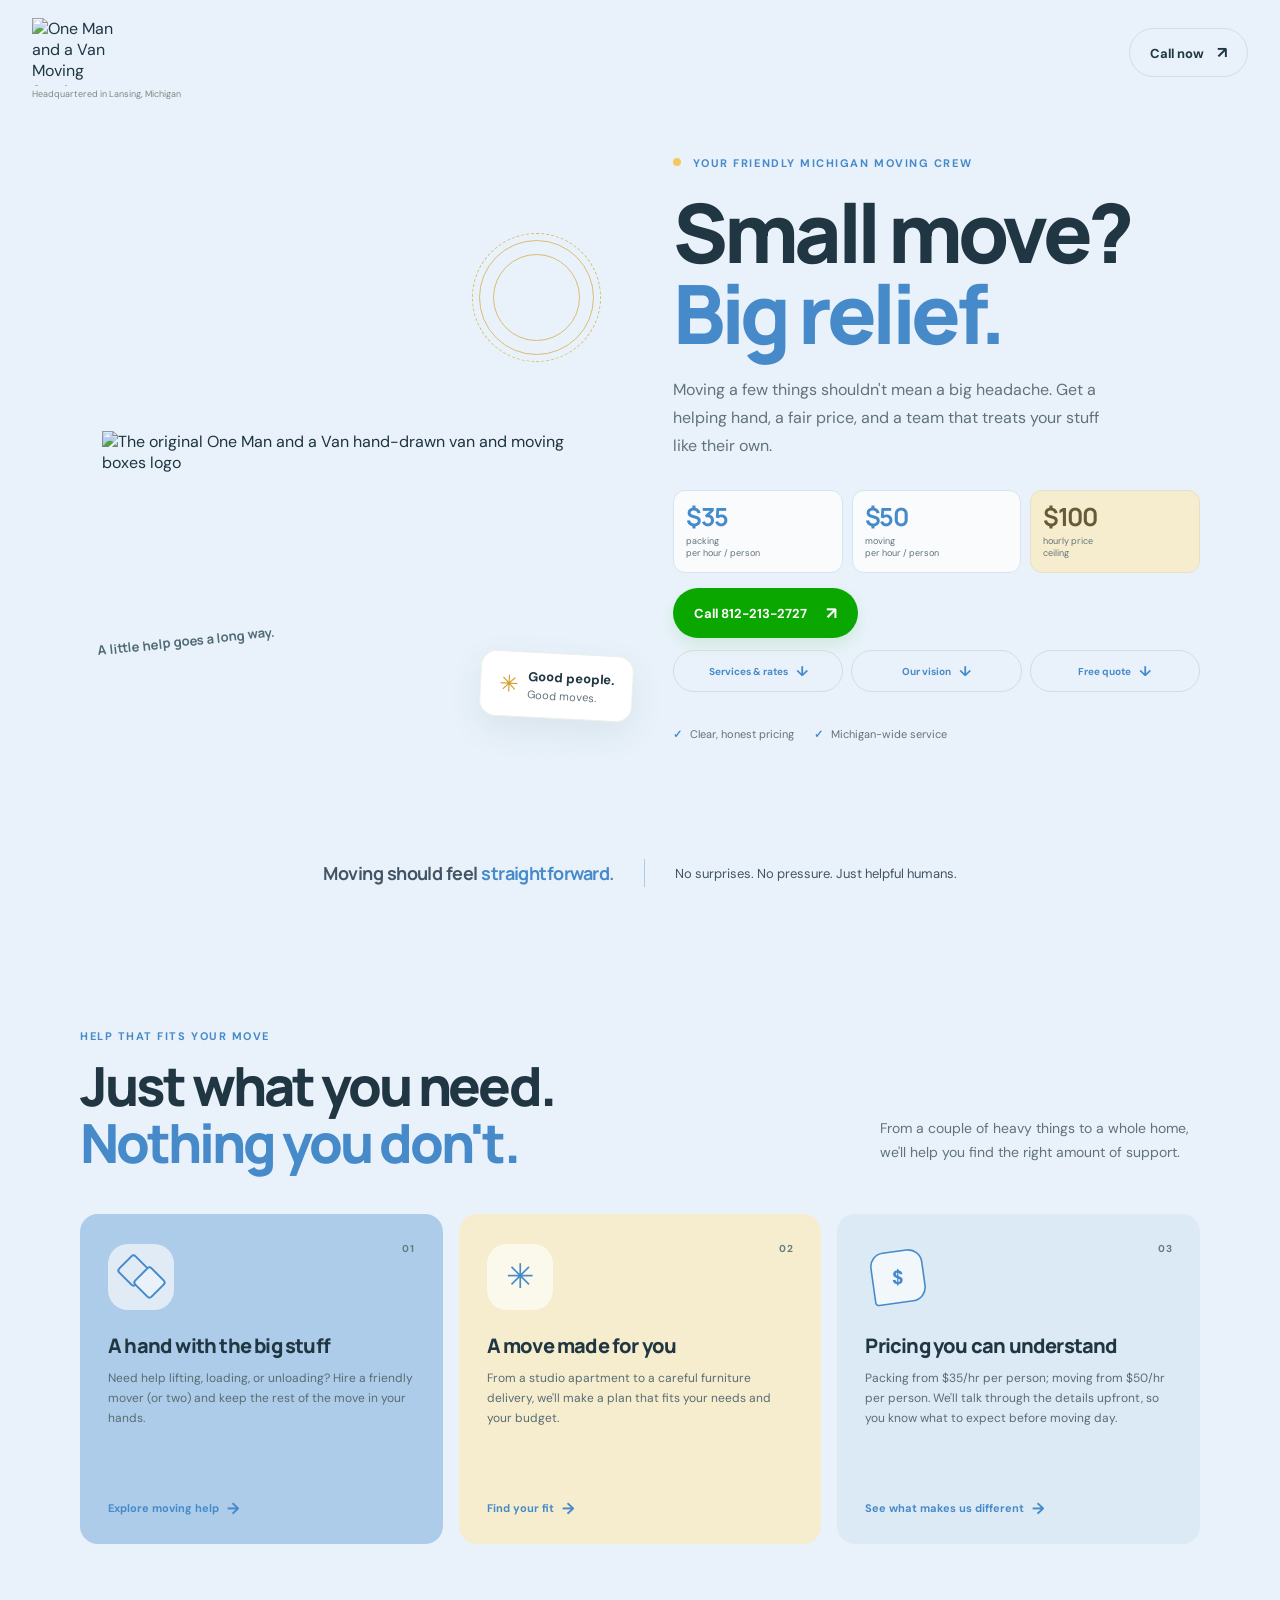
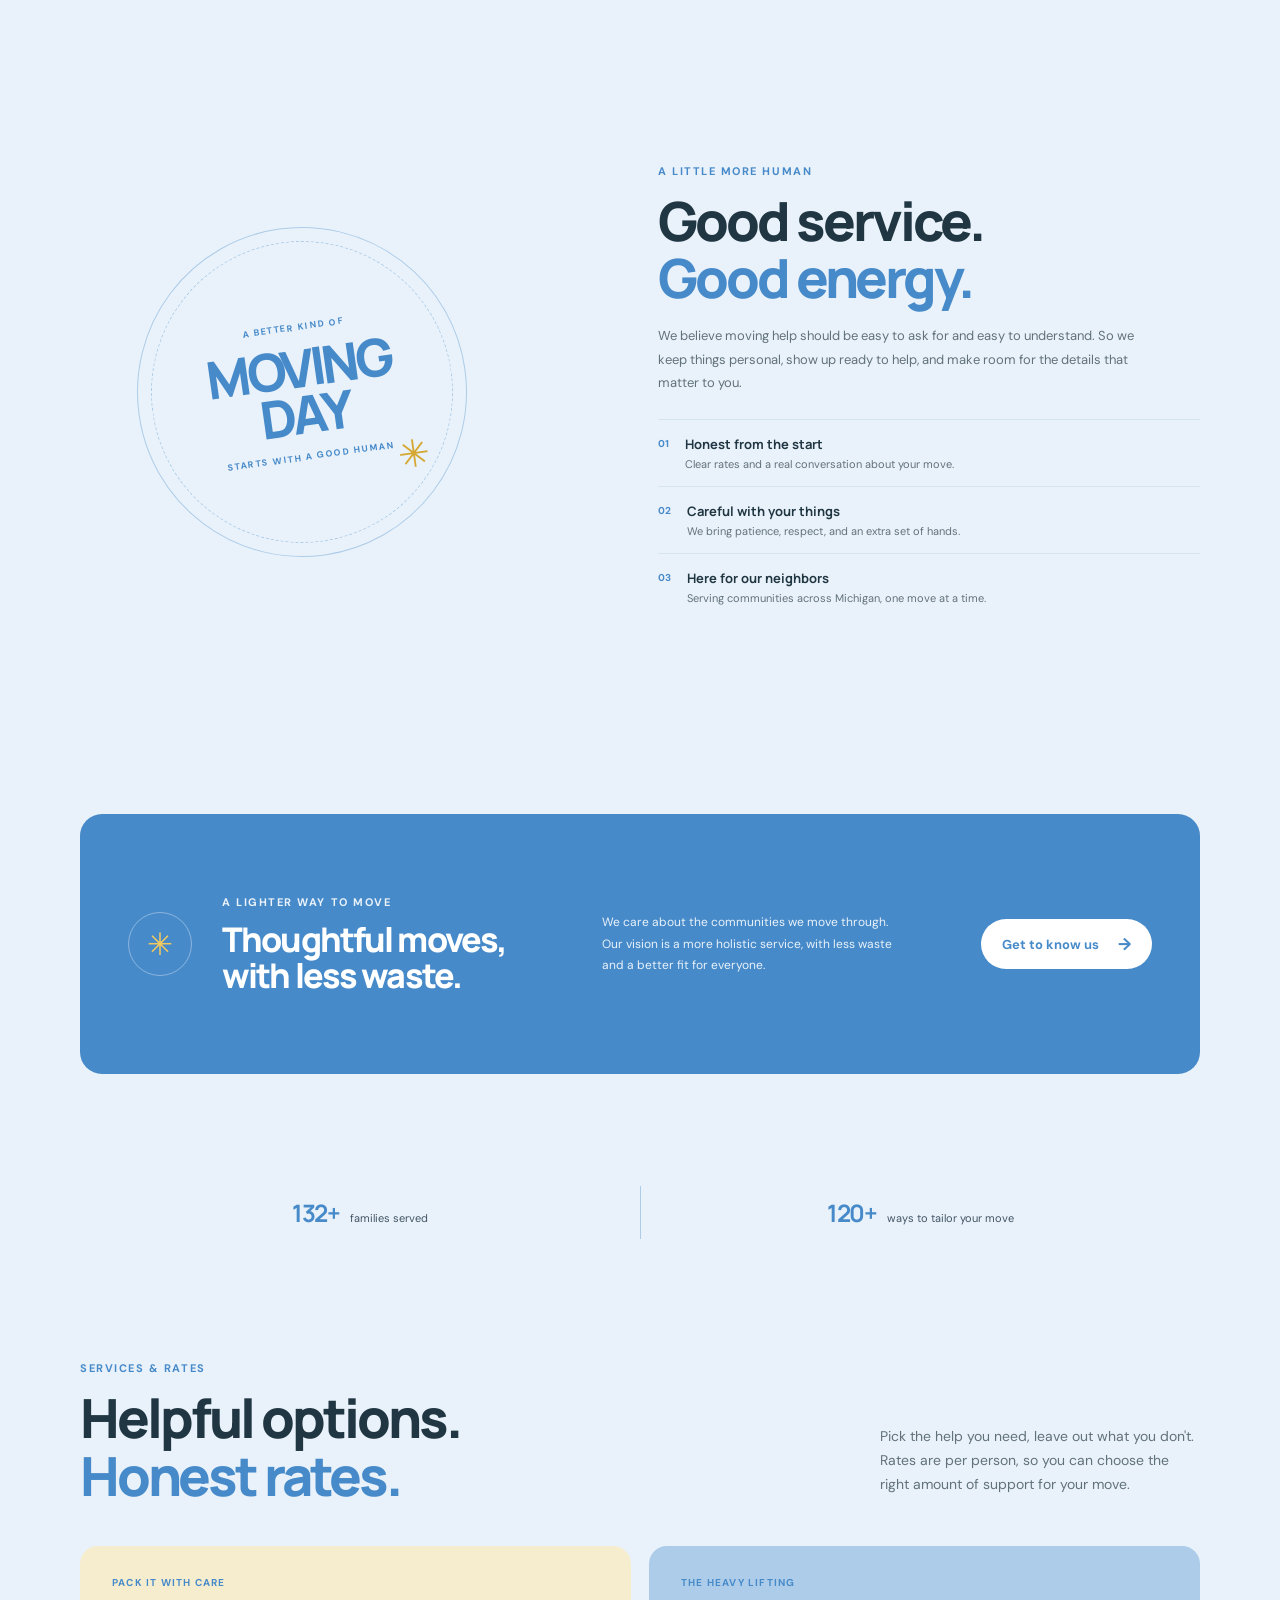
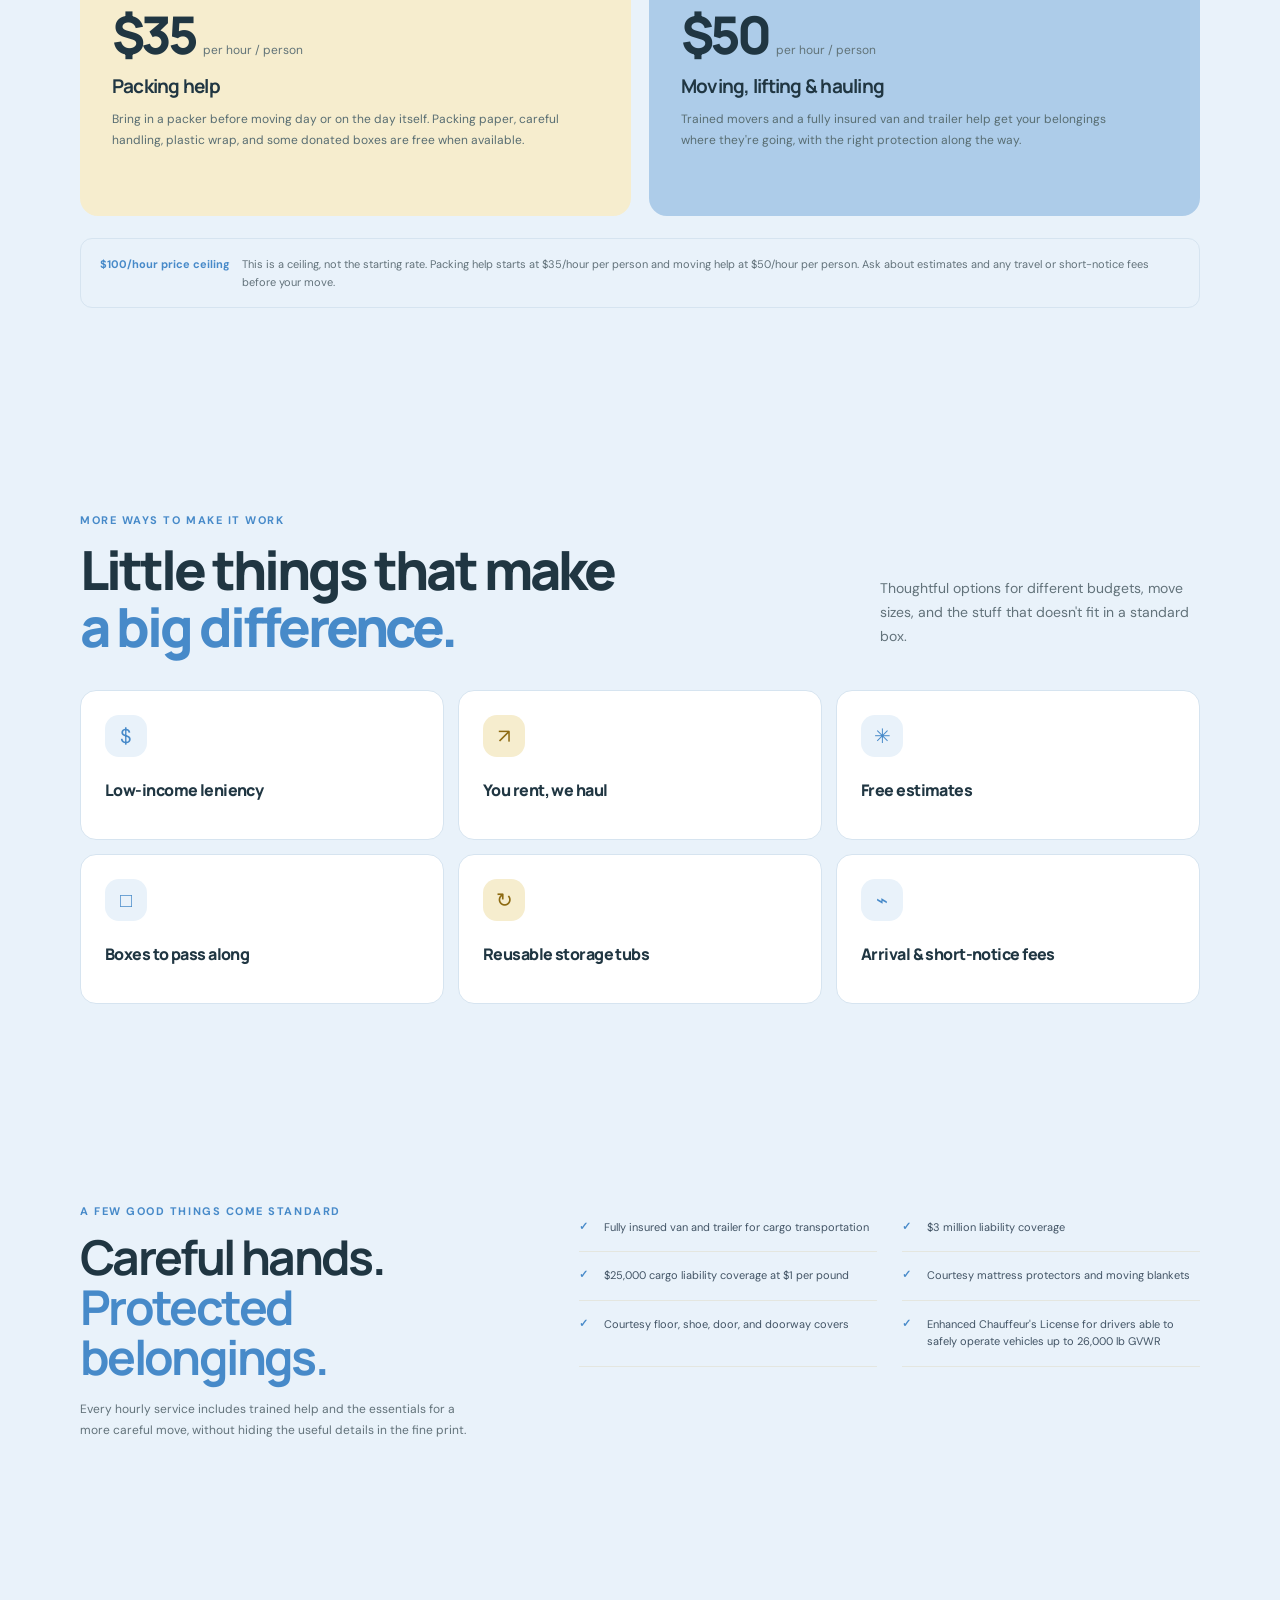
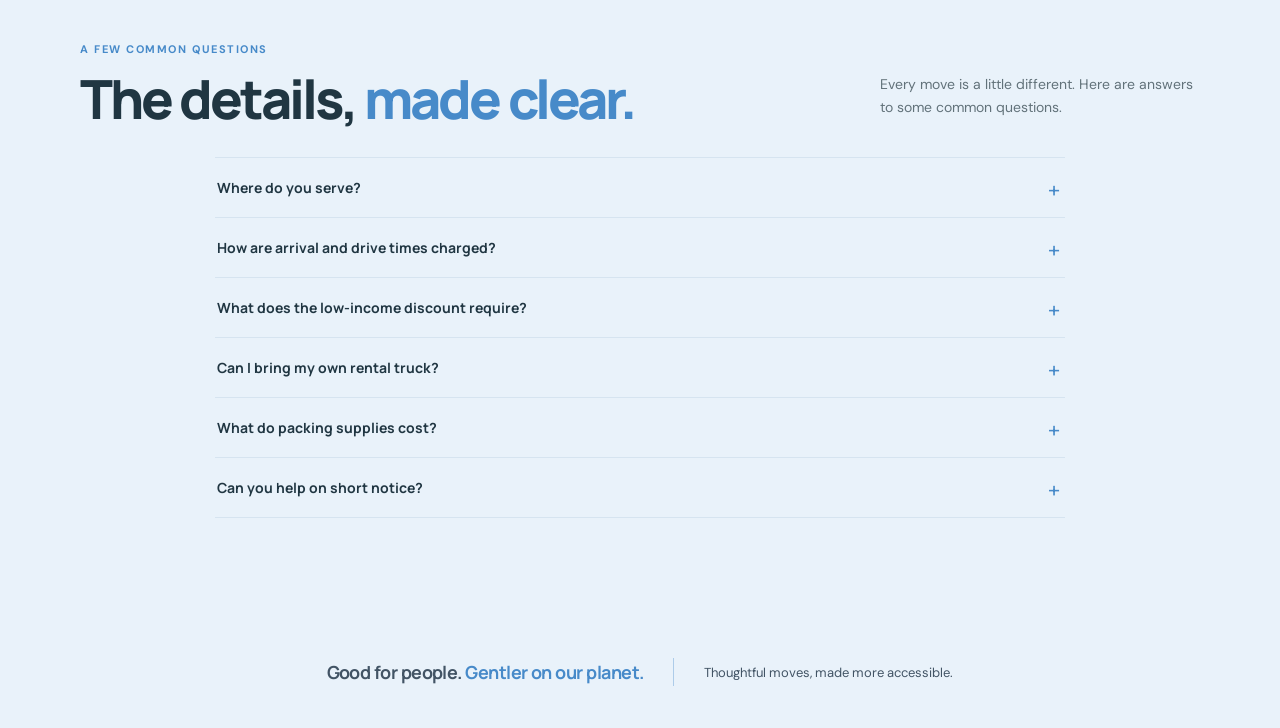
==== commit c7e53aa3: "Consolidate site pages and simplify header Unify Home, Services, Vision, and Booking content on the " ====
--- a/booking.html
+++ b/booking.html
@@ -3,108 +3,13 @@
   <head>
     <meta charset="utf-8">
     <meta name="viewport" content="width=device-width, initial-scale=1">
-    <meta name="theme-color" content="#478ac9">
-    <meta name="description" content="Schedule a free phone quote or walk-through with One Man and a Van. Call for immediate moving help.">
+    <meta http-equiv="refresh" content="0;url=index.html#booking">
     <title>Booking | One Man and a Van</title>
-    <link rel="preconnect" href="https://assets.nicepagecdn.com">
-    <link rel="stylesheet" href="styles.css">
-    <script src="availability-provider.js" defer></script>
-    <script src="booking.js" defer></script>
   </head>
   <body>
-    <header class="site-header service-page-header">
-      <a class="brand" href="index.html" aria-label="One Man and a Van home">
-        <img src="https://assets.nicepagecdn.com/6b7135ac/6633227/images/Screenshot_20260328_005034_KeepNotes-1.png" alt="One Man and a Van Moving Service hand-drawn logo">
-      </a>
-      <nav class="main-nav" aria-label="Main navigation">
-        <a href="index.html">Home</a>
-        <a href="services.html">Services &amp; Rates</a>
-        <a href="vision.html">Vision</a>
-        <a href="booking.html" aria-current="page">Booking</a>
-      </nav>
-      <a class="header-cta" href="tel:+18122132727">Let's talk <span aria-hidden="true">↗</span></a>
-    </header>
-
     <main>
-      <section class="booking-hero page-wrap">
-        <div>
-          <p class="eyebrow"><span class="eyebrow-dot"></span> Your free moving quote</p>
-          <h1>Let's talk through <span>your move.</span></h1>
-          <p>Use the calendar to schedule a free phone appointment or a free walk-through. Friendly reminder, this is for your quote, not to reserve your moving day.</p>
-        </div>
-        <div class="booking-preview-badge" id="booking-source-label" role="status"><span aria-hidden="true">✳</span> Connecting to Google Calendar…</div>
-      </section>
-
-      <section class="booking-section page-wrap" aria-labelledby="calendar-title">
-        <div class="booking-calendar-card">
-          <div class="booking-calendar-heading">
-            <div>
-              <p class="eyebrow">Schedule a free quote</p>
-              <h2 id="calendar-title">Choose a time to talk.</h2>
-            </div>
-            <div class="booking-month-controls" aria-label="Calendar navigation">
-              <button class="month-button" id="previous-month" type="button" aria-label="Previous month">‹</button>
-              <strong id="calendar-month" aria-live="polite"></strong>
-              <button class="month-button" id="next-month" type="button" aria-label="Next month">›</button>
-            </div>
-          </div>
-
-          <div class="booking-legend" aria-label="Calendar key">
-            <span><i class="legend-dot legend-available" aria-hidden="true"></i> Times available</span>
-            <span><i class="legend-dot legend-unavailable" aria-hidden="true"></i> No times</span>
-          </div>
-
-          <div class="booking-calendar" role="group" aria-label="Appointment availability">
-            <div class="calendar-weekday"><abbr title="Sunday">S</abbr></div>
-            <div class="calendar-weekday"><abbr title="Monday">M</abbr></div>
-            <div class="calendar-weekday"><abbr title="Tuesday">T</abbr></div>
-            <div class="calendar-weekday"><abbr title="Wednesday">W</abbr></div>
-            <div class="calendar-weekday"><abbr title="Thursday">T</abbr></div>
-            <div class="calendar-weekday"><abbr title="Friday">F</abbr></div>
-            <div class="calendar-weekday"><abbr title="Saturday">S</abbr></div>
-            <div class="calendar-days" id="calendar-days" aria-live="polite"></div>
-          </div>
-          <p class="calendar-status" id="calendar-status" role="status">Loading live availability…</p>
-        </div>
-
-        <aside class="booking-help-card">
-          <span class="booking-help-icon" aria-hidden="true">♡</span>
-          <p class="eyebrow">Need to move right away?</p>
-          <h2>Call us directly.</h2>
-          <p>For immediate or last-minute moves, call to talk through timing. This calendar is only for scheduling a free quote.</p>
-          <a class="text-link" href="tel:+18122132727">Call now: 812-213-2727 <span aria-hidden="true">↗</span></a>
-        </aside>
-      </section>
-
-      <section class="booking-disclaimer page-wrap" aria-label="Booking information">
-        <span aria-hidden="true">✳</span>
-        <p><strong>What this calendar is for.</strong> Schedule a free phone quote or free walk-through here; it does not book or reserve your move. Times reflect your daily 6:00 AM–3:00 PM Eastern schedule, a 60-day booking window, 30-minute appointments, and busy calendar events. Google will ask you to select the date and time again.</p>
-      </section>
+      <h1>Free quote booking</h1>
+      <p>This page has moved. <a href="index.html#booking">Open the quote calendar on our one-page site.</a></p>
     </main>
-
-    <dialog class="availability-dialog" id="availability-dialog" aria-labelledby="selected-date">
-      <div class="availability-dialog-header">
-        <div>
-          <p class="eyebrow">Your free quote</p>
-          <h2 id="selected-date"></h2>
-        </div>
-        <button class="dialog-close" id="close-availability" type="button" aria-label="Close available times">×</button>
-      </div>
-      <p class="availability-intro">Choose a time to schedule a free phone quote or walk-through. This appointment does not reserve your moving day.</p>
-      <div class="booking-time-list" id="booking-times"></div>
-      <p class="booking-selection" id="booking-selection" role="status" aria-live="polite">Google will ask you to select your quote appointment time again.</p>
-      <p class="booking-notice">For an immediate move, call 812-213-2727. A quote appointment does not reserve a moving date.</p>
-    </dialog>
-
-    <footer class="site-footer">
-      <div class="page-wrap footer-main">
-        <a class="brand footer-brand" href="index.html" aria-label="One Man and a Van home">
-          <img src="https://assets.nicepagecdn.com/6b7135ac/6633227/images/Screenshot_20260328_005034_KeepNotes-1.png" alt="One Man and a Van Moving Service hand-drawn logo">
-        </a>
-        <p>Small moves for small budgets.<br>Big care for every box.</p>
-        <div class="footer-contact"><span>Michigan-wide moving help</span><span>Headquartered in Lansing, Michigan</span><a href="tel:+18122132727">812-213-2727</a></div>
-      </div>
-      <div class="page-wrap footer-bottom"><span>© 2026 One Man and a Van Moving Service</span><span>Made for moving day, and the people in it.</span></div>
-    </footer>
   </body>
 </html>
